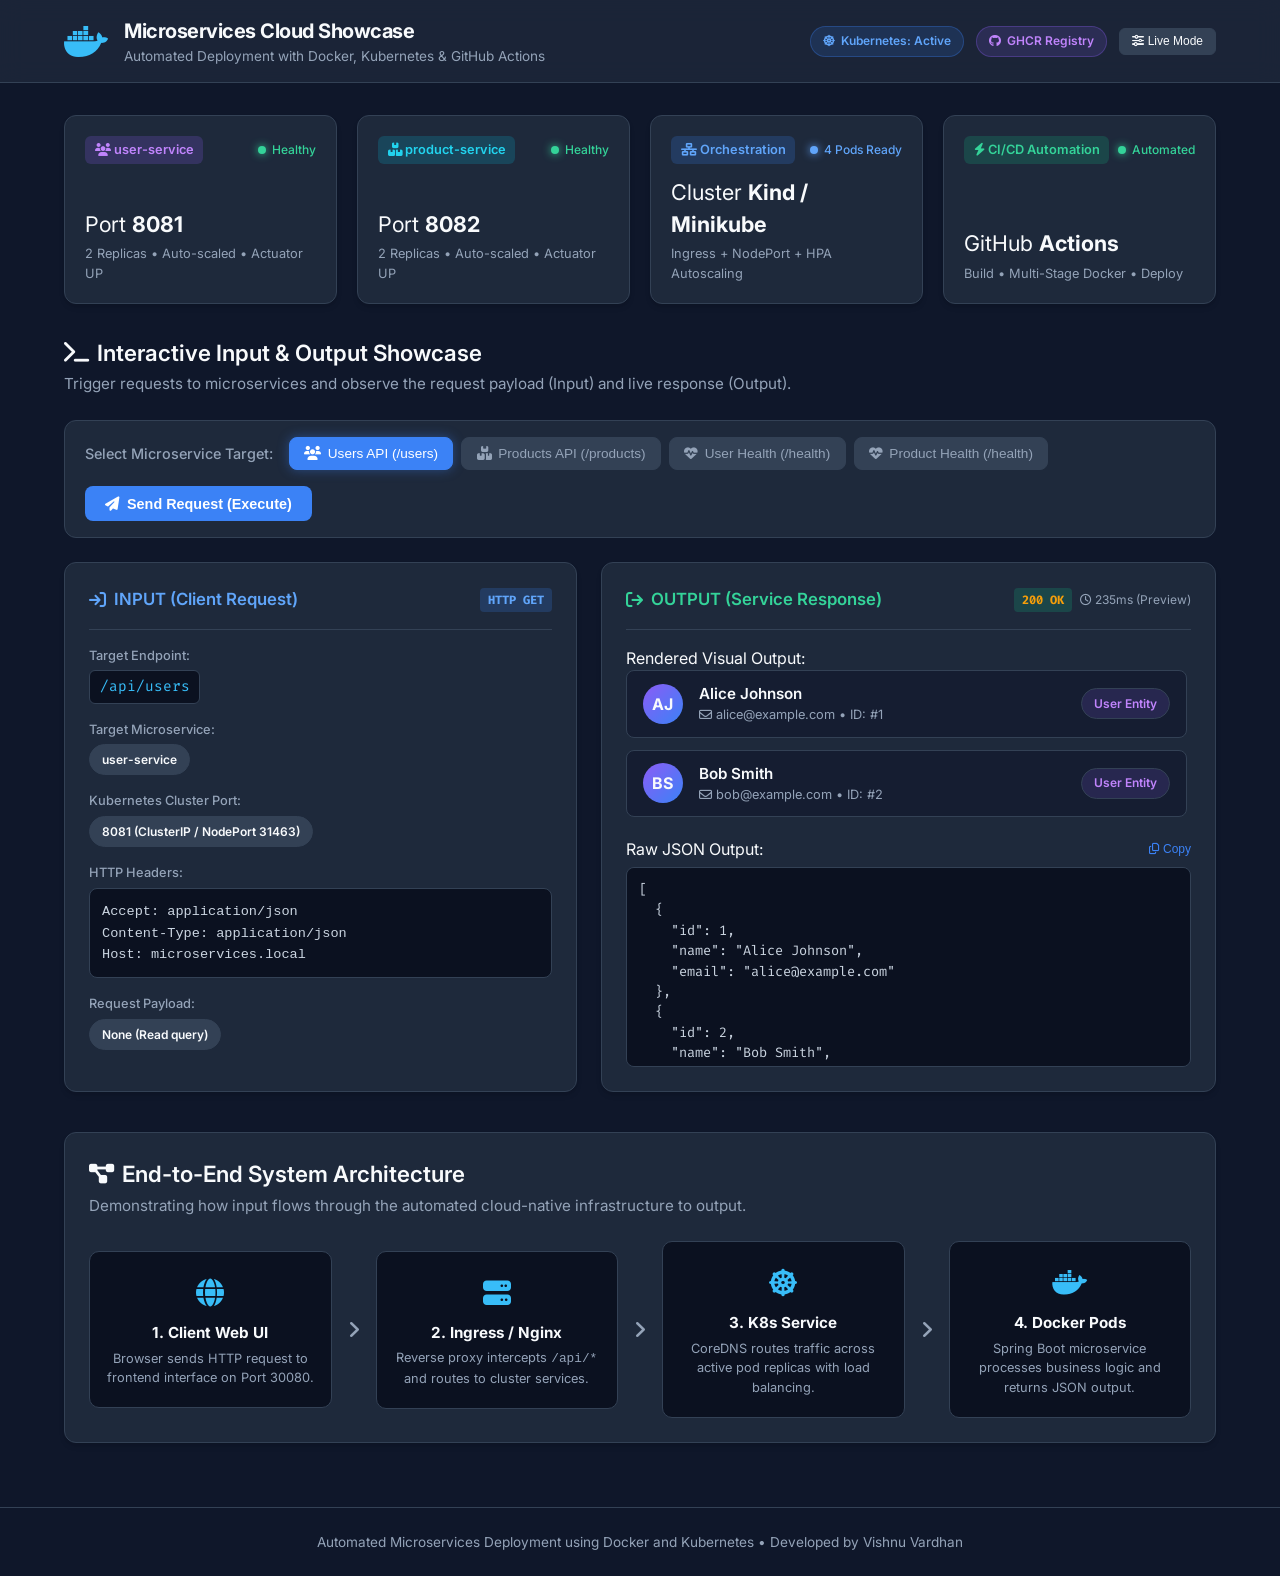
==== frontend-service/public/index.html @ b1121591 "Add interactive Frontend Service showcase dashboard with Docker and Kubernetes integration" ====
<!DOCTYPE html>
<html lang="en">
<head>
  <meta charset="UTF-8">
  <meta name="viewport" content="width=device-width, initial-scale=1.0">
  <title>Automated Microservices Deployment | Showcase Dashboard</title>
  <link rel="stylesheet" href="https://cdnjs.cloudflare.com/ajax/libs/font-awesome/6.4.0/css/all.min.css">
  <link href="https://fonts.googleapis.com/css2?family=Inter:wght@300;400;500;600;700&family=Fira+Code:wght@400;500&display=swap" rel="stylesheet">
  <link rel="stylesheet" href="style.css">
</head>
<body>
  <!-- Header -->
  <header class="navbar">
    <div class="nav-container">
      <div class="brand">
        <i class="fa-brands fa-docker brand-icon"></i>
        <div>
          <h1>Microservices Cloud Showcase</h1>
          <p class="subtitle">Automated Deployment with Docker, Kubernetes & GitHub Actions</p>
        </div>
      </div>
      <div class="nav-badges">
        <span class="badge k8s-badge"><i class="fa-solid fa-dharmachakra"></i> Kubernetes: Active</span>
        <span class="badge ghcr-badge"><i class="fa-brands fa-github"></i> GHCR Registry</span>
        <button id="toggleModeBtn" class="btn-sm"><i class="fa-solid fa-sliders"></i> <span id="modeLabel">Live Mode</span></button>
      </div>
    </div>
  </header>

  <main class="container">
    <!-- Top System Metrics Cards -->
    <section class="metrics-grid">
      <div class="card metric-card">
        <div class="metric-header">
          <span class="service-pill user-pill"><i class="fa-solid fa-users"></i> user-service</span>
          <span id="userStatusBadge" class="status-indicator online"><span class="dot"></span> Healthy</span>
        </div>
        <div class="metric-body">
          <div class="metric-stat">Port <strong>8081</strong></div>
          <div class="metric-sub">2 Replicas &bull; Auto-scaled &bull; Actuator UP</div>
        </div>
      </div>

      <div class="card metric-card">
        <div class="metric-header">
          <span class="service-pill product-pill"><i class="fa-solid fa-boxes-stacked"></i> product-service</span>
          <span id="productStatusBadge" class="status-indicator online"><span class="dot"></span> Healthy</span>
        </div>
        <div class="metric-body">
          <div class="metric-stat">Port <strong>8082</strong></div>
          <div class="metric-sub">2 Replicas &bull; Auto-scaled &bull; Actuator UP</div>
        </div>
      </div>

      <div class="card metric-card">
        <div class="metric-header">
          <span class="service-pill k8s-pill"><i class="fa-solid fa-network-wired"></i> Orchestration</span>
          <span class="status-indicator ready"><span class="dot"></span> 4 Pods Ready</span>
        </div>
        <div class="metric-body">
          <div class="metric-stat">Cluster <strong>Kind / Minikube</strong></div>
          <div class="metric-sub">Ingress + NodePort + HPA Autoscaling</div>
        </div>
      </div>

      <div class="card metric-card">
        <div class="metric-header">
          <span class="service-pill cicd-pill"><i class="fa-solid fa-bolt"></i> CI/CD Automation</span>
          <span class="status-indicator passing"><span class="dot"></span> Automated</span>
        </div>
        <div class="metric-body">
          <div class="metric-stat">GitHub <strong>Actions</strong></div>
          <div class="metric-sub">Build &bull; Multi-Stage Docker &bull; Deploy</div>
        </div>
      </div>
    </section>

    <!-- Main Showcase: Input & Output Interactive Console -->
    <section class="showcase-section">
      <div class="section-title">
        <h2><i class="fa-solid fa-terminal"></i> Interactive Input & Output Showcase</h2>
        <p>Trigger requests to microservices and observe the request payload (Input) and live response (Output).</p>
      </div>

      <div class="controls-bar">
        <div class="endpoint-selector">
          <label>Select Microservice Target:</label>
          <div class="btn-group">
            <button class="tab-btn active" data-target="users"><i class="fa-solid fa-users"></i> Users API (/users)</button>
            <button class="tab-btn" data-target="products"><i class="fa-solid fa-boxes-stacked"></i> Products API (/products)</button>
            <button class="tab-btn" data-target="health-user"><i class="fa-solid fa-heart-pulse"></i> User Health (/health)</button>
            <button class="tab-btn" data-target="health-product"><i class="fa-solid fa-heart-pulse"></i> Product Health (/health)</button>
          </div>
        </div>
        <button id="sendBtn" class="btn primary-btn"><i class="fa-solid fa-paper-plane"></i> Send Request (Execute)</button>
      </div>

      <!-- Two-column Input vs Output display -->
      <div class="io-grid">
        <!-- INPUT COLUMN -->
        <div class="card io-card">
          <div class="io-header input-header">
            <h3><i class="fa-solid fa-arrow-right-to-bracket"></i> INPUT (Client Request)</h3>
            <span class="method-badge">HTTP GET</span>
          </div>
          <div class="io-content">
            <div class="info-group">
              <span class="label">Target Endpoint:</span>
              <code id="inputUrl" class="code-val">/api/users</code>
            </div>
            <div class="info-group">
              <span class="label">Target Microservice:</span>
              <span id="inputService" class="badge">user-service</span>
            </div>
            <div class="info-group">
              <span class="label">Kubernetes Cluster Port:</span>
              <span id="inputPort" class="badge">8081 (ClusterIP)</span>
            </div>
            <div class="info-group">
              <span class="label">HTTP Headers:</span>
              <pre class="json-box"><code>Accept: application/json
Content-Type: application/json
Host: microservices.local</code></pre>
            </div>
            <div class="info-group">
              <span class="label">Request Payload:</span>
              <span class="badge text-muted">None (Read query)</span>
            </div>
          </div>
        </div>

        <!-- OUTPUT COLUMN -->
        <div class="card io-card">
          <div class="io-header output-header">
            <h3><i class="fa-solid fa-arrow-right-from-bracket"></i> OUTPUT (Service Response)</h3>
            <div class="output-meta">
              <span id="statusBadge" class="status-badge success">200 OK</span>
              <span id="latencyBadge" class="latency-badge"><i class="fa-regular fa-clock"></i> 8ms</span>
            </div>
          </div>
          <div class="io-content">
            <!-- Visual Rendered Cards -->
            <div class="rendered-section">
              <span class="label">Rendered Visual Output:</span>
              <div id="visualDisplay" class="visual-cards-container">
                <!-- Injected via JavaScript -->
              </div>
            </div>

            <!-- Raw JSON Output -->
            <div class="raw-section">
              <div class="raw-header">
                <span class="label">Raw JSON Output:</span>
                <button id="copyJsonBtn" class="btn-link"><i class="fa-regular fa-copy"></i> Copy</button>
              </div>
              <pre id="jsonDisplay" class="json-box raw-json"><code>Loading output...</code></pre>
            </div>
          </div>
        </div>
      </div>
    </section>

    <!-- Architecture & Flow Diagram -->
    <section class="card arch-section">
      <div class="section-title">
        <h2><i class="fa-solid fa-diagram-project"></i> End-to-End System Architecture</h2>
        <p>Demonstrating how input flows through the automated cloud-native infrastructure to output.</p>
      </div>
      <div class="flow-steps">
        <div class="flow-step">
          <div class="step-icon"><i class="fa-solid fa-globe"></i></div>
          <h4>1. Client Web UI</h4>
          <p>Browser sends HTTP request to frontend interface on Port 30080.</p>
        </div>
        <div class="flow-arrow"><i class="fa-solid fa-angle-right"></i></div>
        <div class="flow-step">
          <div class="step-icon"><i class="fa-solid fa-server"></i></div>
          <h4>2. Ingress / Nginx</h4>
          <p>Reverse proxy intercepts <code>/api/*</code> and routes to cluster services.</p>
        </div>
        <div class="flow-arrow"><i class="fa-solid fa-angle-right"></i></div>
        <div class="flow-step">
          <div class="step-icon"><i class="fa-solid fa-dharmachakra"></i></div>
          <h4>3. K8s Service</h4>
          <p>CoreDNS routes traffic across active pod replicas with load balancing.</p>
        </div>
        <div class="flow-arrow"><i class="fa-solid fa-angle-right"></i></div>
        <div class="flow-step">
          <div class="step-icon"><i class="fa-brands fa-docker"></i></div>
          <h4>4. Docker Pods</h4>
          <p>Spring Boot microservice processes business logic and returns JSON output.</p>
        </div>
      </div>
    </section>
  </main>

  <footer class="footer">
    <p>Automated Microservices Deployment using Docker and Kubernetes &bull; Developed by Vishnu Vardhan</p>
  </footer>

  <script src="app.js"></script>
</body>
</html>
---- frontend-service/public/style.css ----
:root {
  --bg-color: #0f172a;
  --surface-color: #1e293b;
  --surface-hover: #334155;
  --border-color: #334155;
  --text-main: #f8fafc;
  --text-muted: #94a3b8;
  --primary: #3b82f6;
  --primary-hover: #2563eb;
  --success: #10b981;
  --warning: #f59e0b;
  --accent-user: #8b5cf6;
  --accent-product: #06b6d4;
  --font-sans: 'Inter', -apple-system, BlinkMacSystemFont, sans-serif;
  --font-mono: 'Fira Code', monospace;
}

* {
  box-sizing: border-box;
  margin: 0;
  padding: 0;
}

body {
  background-color: var(--bg-color);
  color: var(--text-main);
  font-family: var(--font-sans);
  line-height: 1.5;
  min-height: 100vh;
  display: flex;
  flex-direction: column;
}

.container {
  max-width: 1200px;
  margin: 0 auto;
  padding: 2rem 1.5rem;
  flex: 1;
}

/* Navbar */
.navbar {
  background-color: rgba(30, 41, 59, 0.8);
  backdrop-filter: blur(12px);
  border-bottom: 1px solid var(--border-color);
  position: sticky;
  top: 0;
  z-index: 50;
}

.nav-container {
  max-width: 1200px;
  margin: 0 auto;
  padding: 1rem 1.5rem;
  display: flex;
  justify-content: space-between;
  align-items: center;
}

.brand {
  display: flex;
  align-items: center;
  gap: 1rem;
}

.brand-icon {
  font-size: 2.2rem;
  color: #38bdf8;
}

.brand h1 {
  font-size: 1.25rem;
  font-weight: 700;
  letter-spacing: -0.025em;
}

.subtitle {
  font-size: 0.85rem;
  color: var(--text-muted);
}

.nav-badges {
  display: flex;
  align-items: center;
  gap: 0.75rem;
}

.badge {
  font-size: 0.75rem;
  font-weight: 600;
  padding: 0.35rem 0.75rem;
  border-radius: 9999px;
  background-color: var(--surface-hover);
  color: var(--text-main);
  border: 1px solid var(--border-color);
  display: inline-flex;
  align-items: center;
  gap: 0.4rem;
}

.k8s-badge {
  background-color: rgba(59, 130, 246, 0.15);
  color: #60a5fa;
  border-color: rgba(59, 130, 246, 0.3);
}

.ghcr-badge {
  background-color: rgba(139, 92, 246, 0.15);
  color: #c084fc;
  border-color: rgba(139, 92, 246, 0.3);
}

/* Cards & Layout */
.card {
  background-color: var(--surface-color);
  border: 1px solid var(--border-color);
  border-radius: 12px;
  padding: 1.5rem;
  box-shadow: 0 4px 6px -1px rgba(0, 0, 0, 0.1), 0 2px 4px -2px rgba(0, 0, 0, 0.1);
}

/* Metrics Grid */
.metrics-grid {
  display: grid;
  grid-template-columns: repeat(auto-fit, minmax(240px, 1fr));
  gap: 1.25rem;
  margin-bottom: 2rem;
}

.metric-card {
  padding: 1.25rem;
  display: flex;
  flex-direction: column;
  justify-content: space-between;
}

.metric-header {
  display: flex;
  justify-content: space-between;
  align-items: center;
  margin-bottom: 0.75rem;
}

.service-pill {
  font-size: 0.8rem;
  font-weight: 600;
  padding: 0.25rem 0.6rem;
  border-radius: 6px;
}

.user-pill { background: rgba(139, 92, 246, 0.2); color: #c084fc; }
.product-pill { background: rgba(6, 182, 212, 0.2); color: #22d3ee; }
.k8s-pill { background: rgba(59, 130, 246, 0.2); color: #60a5fa; }
.cicd-pill { background: rgba(16, 185, 129, 0.2); color: #34d399; }

.status-indicator {
  font-size: 0.75rem;
  font-weight: 500;
  display: flex;
  align-items: center;
  gap: 0.4rem;
}

.status-indicator.online { color: #34d399; }
.status-indicator.ready { color: #60a5fa; }
.status-indicator.passing { color: #34d399; }

.dot {
  width: 8px;
  height: 8px;
  border-radius: 50%;
  background-color: currentColor;
  display: inline-block;
  box-shadow: 0 0 8px currentColor;
}

.metric-stat {
  font-size: 1.35rem;
  color: var(--text-main);
  margin-bottom: 0.25rem;
}

.metric-sub {
  font-size: 0.8rem;
  color: var(--text-muted);
}

/* Showcase Section */
.showcase-section {
  margin-bottom: 2.5rem;
}

.section-title {
  margin-bottom: 1.5rem;
}

.section-title h2 {
  font-size: 1.4rem;
  font-weight: 600;
  display: flex;
  align-items: center;
  gap: 0.5rem;
}

.section-title p {
  color: var(--text-muted);
  font-size: 0.95rem;
  margin-top: 0.25rem;
}

.controls-bar {
  display: flex;
  justify-content: space-between;
  align-items: center;
  flex-wrap: wrap;
  gap: 1rem;
  margin-bottom: 1.5rem;
  background-color: var(--surface-color);
  padding: 1rem 1.25rem;
  border-radius: 12px;
  border: 1px solid var(--border-color);
}

.endpoint-selector {
  display: flex;
  align-items: center;
  gap: 1rem;
  flex-wrap: wrap;
}

.endpoint-selector label {
  font-size: 0.9rem;
  font-weight: 500;
  color: var(--text-muted);
}

.btn-group {
  display: flex;
  gap: 0.5rem;
  flex-wrap: wrap;
}

.tab-btn {
  background-color: var(--surface-hover);
  border: 1px solid var(--border-color);
  color: var(--text-muted);
  padding: 0.5rem 0.9rem;
  border-radius: 8px;
  font-size: 0.85rem;
  font-weight: 500;
  cursor: pointer;
  transition: all 0.2s ease;
  display: inline-flex;
  align-items: center;
  gap: 0.4rem;
}

.tab-btn:hover {
  background-color: #475569;
  color: var(--text-main);
}

.tab-btn.active {
  background-color: var(--primary);
  border-color: var(--primary);
  color: #fff;
  box-shadow: 0 0 12px rgba(59, 130, 246, 0.4);
}

.btn {
  padding: 0.6rem 1.25rem;
  font-size: 0.9rem;
  font-weight: 600;
  border-radius: 8px;
  border: none;
  cursor: pointer;
  display: inline-flex;
  align-items: center;
  gap: 0.5rem;
  transition: all 0.2s ease;
}

.btn-sm {
  background-color: var(--surface-hover);
  border: 1px solid var(--border-color);
  color: var(--text-main);
  padding: 0.35rem 0.75rem;
  border-radius: 6px;
  font-size: 0.75rem;
  cursor: pointer;
}

.btn-sm:hover {
  background-color: #475569;
}

.primary-btn {
  background-color: var(--primary);
  color: #fff;
}

.primary-btn:hover {
  background-color: var(--primary-hover);
  box-shadow: 0 0 16px rgba(59, 130, 246, 0.4);
}

/* IO Grid */
.io-grid {
  display: grid;
  grid-template-columns: 1fr 1.2fr;
  gap: 1.5rem;
}

@media (max-width: 900px) {
  .io-grid {
    grid-template-columns: 1fr;
  }
}

.io-header {
  display: flex;
  justify-content: space-between;
  align-items: center;
  padding-bottom: 1rem;
  margin-bottom: 1rem;
  border-bottom: 1px solid var(--border-color);
}

.io-header h3 {
  font-size: 1.05rem;
  font-weight: 600;
  display: flex;
  align-items: center;
  gap: 0.5rem;
}

.input-header h3 { color: #60a5fa; }
.output-header h3 { color: #34d399; }

.method-badge {
  font-family: var(--font-mono);
  font-size: 0.75rem;
  font-weight: 700;
  padding: 0.2rem 0.5rem;
  background-color: rgba(59, 130, 246, 0.2);
  color: #60a5fa;
  border-radius: 4px;
}

.output-meta {
  display: flex;
  align-items: center;
  gap: 0.5rem;
}

.status-badge {
  font-family: var(--font-mono);
  font-size: 0.75rem;
  font-weight: 700;
  padding: 0.2rem 0.5rem;
  border-radius: 4px;
}

.status-badge.success {
  background-color: rgba(16, 185, 129, 0.2);
  color: #34d399;
}

.latency-badge {
  font-size: 0.75rem;
  color: var(--text-muted);
}

.info-group {
  margin-bottom: 1rem;
}

.info-group .label {
  display: block;
  font-size: 0.8rem;
  color: var(--text-muted);
  margin-bottom: 0.35rem;
  font-weight: 500;
}

.code-val {
  font-family: var(--font-mono);
  font-size: 0.9rem;
  background-color: #0b1120;
  padding: 0.3rem 0.6rem;
  border-radius: 6px;
  color: #38bdf8;
  border: 1px solid var(--border-color);
  display: inline-block;
}

.json-box {
  background-color: #0b1120;
  border: 1px solid var(--border-color);
  border-radius: 8px;
  padding: 0.75rem;
  font-family: var(--font-mono);
  font-size: 0.85rem;
  color: #cbd5e1;
  overflow-x: auto;
}

.raw-json {
  max-height: 200px;
  overflow-y: auto;
}

.rendered-section {
  margin-bottom: 1.25rem;
}

.raw-header {
  display: flex;
  justify-content: space-between;
  align-items: center;
  margin-bottom: 0.35rem;
}

.btn-link {
  background: none;
  border: none;
  color: var(--primary);
  font-size: 0.75rem;
  cursor: pointer;
}

.btn-link:hover { text-decoration: underline; }

/* Visual Cards */
.visual-cards-container {
  display: flex;
  flex-direction: column;
  gap: 0.75rem;
  max-height: 240px;
  overflow-y: auto;
  padding-right: 0.25rem;
}

.item-card {
  background-color: rgba(15, 23, 42, 0.6);
  border: 1px solid var(--border-color);
  border-radius: 8px;
  padding: 0.75rem 1rem;
  display: flex;
  align-items: center;
  gap: 1rem;
  transition: transform 0.15s ease;
}

.item-card:hover {
  transform: translateX(4px);
  border-color: #475569;
}

.avatar-circle {
  width: 40px;
  height: 40px;
  border-radius: 50%;
  background: linear-gradient(135deg, #8b5cf6, #3b82f6);
  display: flex;
  align-items: center;
  justify-content: center;
  font-weight: 700;
  font-size: 1rem;
}

.product-icon {
  width: 40px;
  height: 40px;
  border-radius: 8px;
  background: rgba(6, 182, 212, 0.2);
  color: #22d3ee;
  display: flex;
  align-items: center;
  justify-content: center;
  font-size: 1.2rem;
}

.item-details {
  flex: 1;
}

.item-title {
  font-weight: 600;
  font-size: 0.95rem;
}

.item-sub {
  font-size: 0.8rem;
  color: var(--text-muted);
}

.price-tag {
  font-family: var(--font-mono);
  font-size: 1rem;
  font-weight: 700;
  color: #34d399;
}

/* Architecture Flow Section */
.arch-section {
  margin-top: 1rem;
}

.flow-steps {
  display: flex;
  justify-content: space-between;
  align-items: center;
  flex-wrap: wrap;
  gap: 1rem;
  margin-top: 1rem;
}

.flow-step {
  flex: 1;
  min-width: 180px;
  background-color: #0b1120;
  border: 1px solid var(--border-color);
  padding: 1.25rem 1rem;
  border-radius: 10px;
  text-align: center;
}

.step-icon {
  font-size: 1.75rem;
  color: #38bdf8;
  margin-bottom: 0.5rem;
}

.flow-step h4 {
  font-size: 0.95rem;
  margin-bottom: 0.25rem;
}

.flow-step p {
  font-size: 0.8rem;
  color: var(--text-muted);
}

.flow-arrow {
  color: var(--text-muted);
  font-size: 1.25rem;
}

@media (max-width: 768px) {
  .flow-arrow { display: none; }
}

/* Footer */
.footer {
  text-align: center;
  padding: 1.5rem;
  border-top: 1px solid var(--border-color);
  font-size: 0.85rem;
  color: var(--text-muted);
  margin-top: 2rem;
}
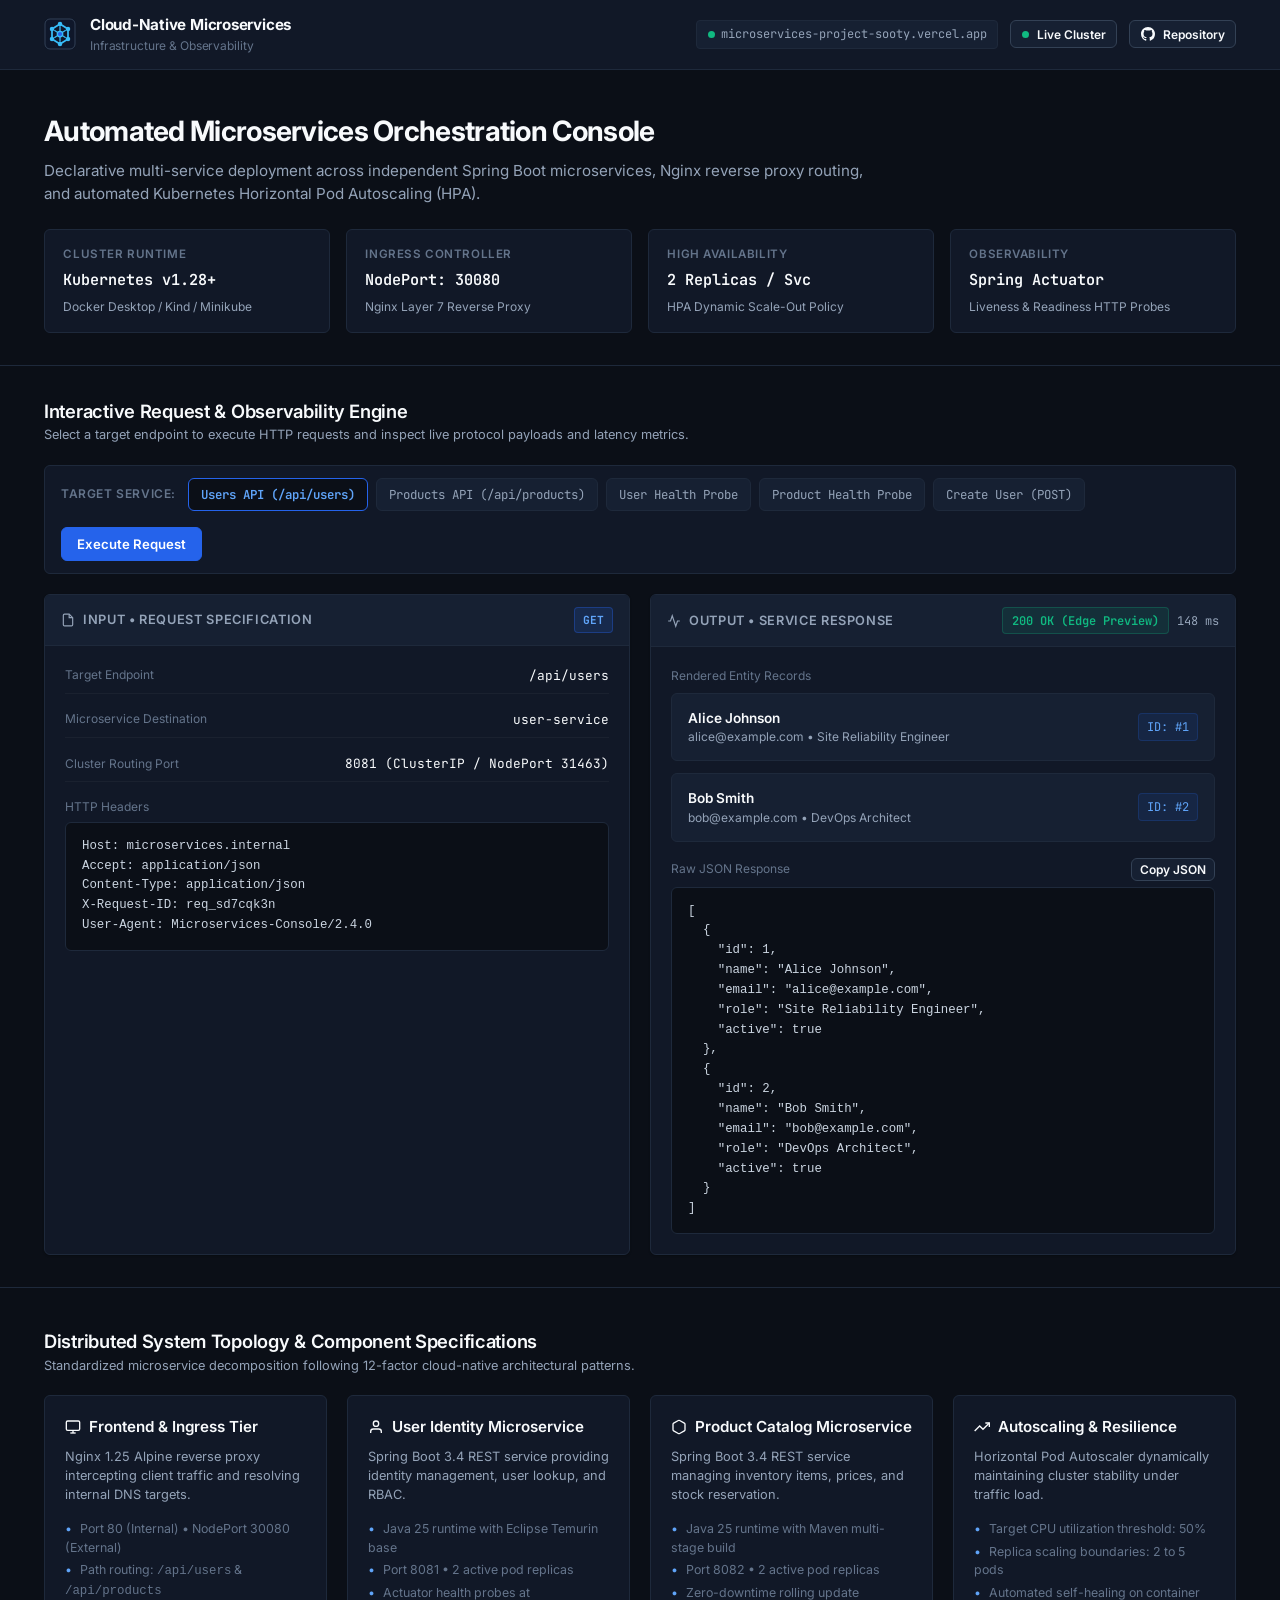
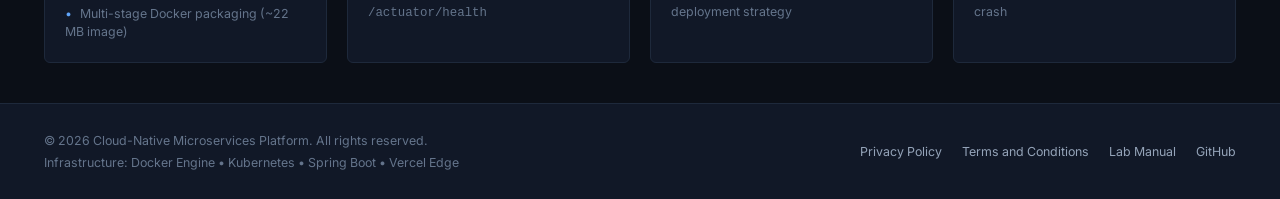
==== commit 26f60e2c: "feat: restructure repository, implement clean enterprise UI/UX, and configure Vercel deployment" ====
--- a/frontend-service/public/index.html
+++ b/frontend-service/public/index.html
@@ -3,199 +3,315 @@
 <head>
   <meta charset="UTF-8">
   <meta name="viewport" content="width=device-width, initial-scale=1.0">
-  <title>Automated Microservices Deployment | Showcase Dashboard</title>
-  <link rel="stylesheet" href="https://cdnjs.cloudflare.com/ajax/libs/font-awesome/6.4.0/css/all.min.css">
-  <link href="https://fonts.googleapis.com/css2?family=Inter:wght@300;400;500;600;700&family=Fira+Code:wght@400;500&display=swap" rel="stylesheet">
+  <title>Cloud-Native Microservices Platform</title>
+  <meta name="description" content="Production-grade distributed microservices platform with automated Docker containerization, Kubernetes cluster orchestration, and service discovery.">
+  <link rel="icon" type="image/svg+xml" href="favicon.svg">
+  <link rel="preconnect" href="https://fonts.googleapis.com">
+  <link rel="preconnect" href="https://fonts.gstatic.com" crossorigin>
+  <link href="https://fonts.googleapis.com/css2?family=Inter:wght@400;500;600;700&family=JetBrains+Mono:wght@400;500;600&display=swap" rel="stylesheet">
   <link rel="stylesheet" href="style.css">
 </head>
 <body>
-  <!-- Header -->
+
+  <!-- Enterprise Navigation -->
   <header class="navbar">
     <div class="nav-container">
       <div class="brand">
-        <i class="fa-brands fa-docker brand-icon"></i>
+        <a href="index.html" class="brand-link">
+          <svg class="brand-logo" viewBox="0 0 32 32" fill="none">
+            <rect width="32" height="32" rx="6" fill="#0f172a"/>
+            <rect x="1" y="1" width="30" height="30" rx="5" stroke="#334155" stroke-width="1"/>
+            <path d="M16 6L24 11V21L16 26L8 21V11L16 6Z" stroke="#38bdf8" stroke-width="1.75" stroke-linejoin="round"/>
+            <circle cx="16" cy="6" r="2.25" fill="#38bdf8"/>
+            <circle cx="24" cy="11" r="2.25" fill="#38bdf8"/>
+            <circle cx="24" cy="21" r="2.25" fill="#38bdf8"/>
+            <circle cx="16" cy="26" r="2.25" fill="#38bdf8"/>
+            <circle cx="8" cy="21" r="2.25" fill="#38bdf8"/>
+            <circle cx="8" cy="11" r="2.25" fill="#38bdf8"/>
+            <circle cx="16" cy="16" r="2.75" fill="#2563eb" stroke="#38bdf8" stroke-width="1.25"/>
+            <line x1="16" y1="8.25" x2="16" y2="13.25" stroke="#38bdf8" stroke-width="1.25"/>
+            <line x1="21.75" y1="12.25" x2="18.25" y2="14.5" stroke="#38bdf8" stroke-width="1.25"/>
+            <line x1="21.75" y1="19.75" x2="18.25" y2="17.5" stroke="#38bdf8" stroke-width="1.25"/>
+            <line x1="16" y1="23.75" x2="16" y2="18.75" stroke="#38bdf8" stroke-width="1.25"/>
+            <line x1="10.25" y1="19.75" x2="13.75" y2="17.5" stroke="#38bdf8" stroke-width="1.25"/>
+            <line x1="10.25" y1="12.25" x2="13.75" y2="14.5" stroke="#38bdf8" stroke-width="1.25"/>
+          </svg>
+          <div class="brand-text">
+            <span class="brand-title">Cloud-Native Microservices</span>
+            <span class="brand-meta">Infrastructure & Observability</span>
+          </div>
+        </a>
+      </div>
+
+      <div class="nav-actions">
+        <!-- Verified Custom Domain Badge -->
+        <span class="system-badge">
+          <span class="status-dot"></span>
+          <span>microservices-project-sooty.vercel.app</span>
+        </span>
+
+        <!-- Mode Toggle (Live vs Edge Preview) -->
+        <button id="modeToggleBtn" class="btn btn-secondary btn-sm" title="Toggle between live cluster queries and edge preview mode">
+          <span id="modeIndicator" class="status-dot"></span>
+          <span id="modeText">Live Cluster</span>
+        </button>
+
+        <!-- GitHub Repository Link -->
+        <a href="https://github.com/g-vishnuvardhan/microservices-project" class="btn btn-secondary btn-sm" target="_blank" rel="noopener">
+          <svg width="14" height="14" viewBox="0 0 16 16" fill="currentColor">
+            <path d="M8 0C3.58 0 0 3.58 0 8c0 3.54 2.29 6.53 5.47 7.59.4.07.55-.17.55-.38 0-.19-.01-.82-.01-1.49-2.01.37-2.53-.49-2.69-.94-.09-.23-.48-.94-.82-1.13-.28-.15-.68-.52-.01-.53.63-.01 1.08.58 1.23.82.72 1.21 1.87.87 2.33.66.07-.52.28-.87.51-1.07-1.78-.2-3.64-.89-3.64-3.95 0-.87.31-1.59.82-2.15-.08-.2-.36-1.02.08-2.12 0 0 .67-.21 2.2.82.64-.18 1.32-.27 2-.27.68 0 1.36.09 2 .27 1.53-1.04 2.2-.82 2.2-.82.44 1.1.16 1.92.08 2.12.51.56.82 1.27.82 2.15 0 3.07-1.87 3.75-3.65 3.95.29.25.54.73.54 1.48 0 1.07-.01 1.93-.01 2.2 0 .21.15.46.55.38A8.013 8.013 0 0016 8c0-4.42-3.58-8-8-8z"/>
+          </svg>
+          <span>Repository</span>
+        </a>
+      </div>
+    </div>
+  </header>
+
+  <!-- Clear & Purposeful Hero Header -->
+  <section class="hero-section">
+    <div class="container">
+      <div class="hero-header">
+        <h1 class="hero-title">Automated Microservices Orchestration Console</h1>
+        <p class="hero-desc">Declarative multi-service deployment across independent Spring Boot microservices, Nginx reverse proxy routing, and automated Kubernetes Horizontal Pod Autoscaling (HPA).</p>
+      </div>
+
+      <!-- Real Telemetry Grid -->
+      <div class="telemetry-grid">
+        <div class="telemetry-card">
+          <span class="telemetry-label">Cluster Runtime</span>
+          <span class="telemetry-value">Kubernetes v1.28+</span>
+          <span class="telemetry-sub">Docker Desktop / Kind / Minikube</span>
+        </div>
+
+        <div class="telemetry-card">
+          <span class="telemetry-label">Ingress Controller</span>
+          <span class="telemetry-value">NodePort: 30080</span>
+          <span class="telemetry-sub">Nginx Layer 7 Reverse Proxy</span>
+        </div>
+
+        <div class="telemetry-card">
+          <span class="telemetry-label">High Availability</span>
+          <span class="telemetry-value">2 Replicas / Svc</span>
+          <span class="telemetry-sub">HPA Dynamic Scale-Out Policy</span>
+        </div>
+
+        <div class="telemetry-card">
+          <span class="telemetry-label">Observability</span>
+          <span class="telemetry-value">Spring Actuator</span>
+          <span class="telemetry-sub">Liveness & Readiness HTTP Probes</span>
+        </div>
+      </div>
+    </div>
+  </section>
+
+  <!-- Main Interactive Console -->
+  <main class="console-section">
+    <div class="container">
+      <div class="section-header">
         <div>
-          <h1>Microservices Cloud Showcase</h1>
-          <p class="subtitle">Automated Deployment with Docker, Kubernetes & GitHub Actions</p>
-        </div>
-      </div>
-      <div class="nav-badges">
-        <span class="badge k8s-badge"><i class="fa-solid fa-dharmachakra"></i> Kubernetes: Active</span>
-        <span class="badge ghcr-badge"><i class="fa-brands fa-github"></i> GHCR Registry</span>
-        <button id="toggleModeBtn" class="btn-sm"><i class="fa-solid fa-sliders"></i> <span id="modeLabel">Live Mode</span></button>
-      </div>
-    </div>
-  </header>
-
-  <main class="container">
-    <!-- Top System Metrics Cards -->
-    <section class="metrics-grid">
-      <div class="card metric-card">
-        <div class="metric-header">
-          <span class="service-pill user-pill"><i class="fa-solid fa-users"></i> user-service</span>
-          <span id="userStatusBadge" class="status-indicator online"><span class="dot"></span> Healthy</span>
-        </div>
-        <div class="metric-body">
-          <div class="metric-stat">Port <strong>8081</strong></div>
-          <div class="metric-sub">2 Replicas &bull; Auto-scaled &bull; Actuator UP</div>
-        </div>
-      </div>
-
-      <div class="card metric-card">
-        <div class="metric-header">
-          <span class="service-pill product-pill"><i class="fa-solid fa-boxes-stacked"></i> product-service</span>
-          <span id="productStatusBadge" class="status-indicator online"><span class="dot"></span> Healthy</span>
-        </div>
-        <div class="metric-body">
-          <div class="metric-stat">Port <strong>8082</strong></div>
-          <div class="metric-sub">2 Replicas &bull; Auto-scaled &bull; Actuator UP</div>
-        </div>
-      </div>
-
-      <div class="card metric-card">
-        <div class="metric-header">
-          <span class="service-pill k8s-pill"><i class="fa-solid fa-network-wired"></i> Orchestration</span>
-          <span class="status-indicator ready"><span class="dot"></span> 4 Pods Ready</span>
-        </div>
-        <div class="metric-body">
-          <div class="metric-stat">Cluster <strong>Kind / Minikube</strong></div>
-          <div class="metric-sub">Ingress + NodePort + HPA Autoscaling</div>
-        </div>
-      </div>
-
-      <div class="card metric-card">
-        <div class="metric-header">
-          <span class="service-pill cicd-pill"><i class="fa-solid fa-bolt"></i> CI/CD Automation</span>
-          <span class="status-indicator passing"><span class="dot"></span> Automated</span>
-        </div>
-        <div class="metric-body">
-          <div class="metric-stat">GitHub <strong>Actions</strong></div>
-          <div class="metric-sub">Build &bull; Multi-Stage Docker &bull; Deploy</div>
-        </div>
-      </div>
-    </section>
-
-    <!-- Main Showcase: Input & Output Interactive Console -->
-    <section class="showcase-section">
-      <div class="section-title">
-        <h2><i class="fa-solid fa-terminal"></i> Interactive Input & Output Showcase</h2>
-        <p>Trigger requests to microservices and observe the request payload (Input) and live response (Output).</p>
-      </div>
-
-      <div class="controls-bar">
-        <div class="endpoint-selector">
-          <label>Select Microservice Target:</label>
-          <div class="btn-group">
-            <button class="tab-btn active" data-target="users"><i class="fa-solid fa-users"></i> Users API (/users)</button>
-            <button class="tab-btn" data-target="products"><i class="fa-solid fa-boxes-stacked"></i> Products API (/products)</button>
-            <button class="tab-btn" data-target="health-user"><i class="fa-solid fa-heart-pulse"></i> User Health (/health)</button>
-            <button class="tab-btn" data-target="health-product"><i class="fa-solid fa-heart-pulse"></i> Product Health (/health)</button>
-          </div>
-        </div>
-        <button id="sendBtn" class="btn primary-btn"><i class="fa-solid fa-paper-plane"></i> Send Request (Execute)</button>
-      </div>
-
-      <!-- Two-column Input vs Output display -->
+          <h2 class="section-title">Interactive Request & Observability Engine</h2>
+          <p class="section-sub">Select a target endpoint to execute HTTP requests and inspect live protocol payloads and latency metrics.</p>
+        </div>
+      </div>
+
+      <!-- Endpoint Toolbar -->
+      <div class="toolbar">
+        <div class="endpoint-group">
+          <span class="toolbar-label">Target Service:</span>
+          <button class="tab-btn active" data-endpoint="users">Users API (/api/users)</button>
+          <button class="tab-btn" data-endpoint="products">Products API (/api/products)</button>
+          <button class="tab-btn" data-endpoint="health-users">User Health Probe</button>
+          <button class="tab-btn" data-endpoint="health-products">Product Health Probe</button>
+          <button class="tab-btn" data-endpoint="create-user">Create User (POST)</button>
+        </div>
+
+        <div>
+          <button id="executeBtn" class="btn btn-primary">
+            <svg width="14" height="14" viewBox="0 0 24 24" fill="none" stroke="currentColor" stroke-width="2">
+              <polygon points="5 3 19 12 5 21 5 3"></polygon>
+            </svg>
+            <span>Execute Request</span>
+          </button>
+        </div>
+      </div>
+
+      <!-- Dual Column Input vs Output Grid -->
       <div class="io-grid">
-        <!-- INPUT COLUMN -->
-        <div class="card io-card">
-          <div class="io-header input-header">
-            <h3><i class="fa-solid fa-arrow-right-to-bracket"></i> INPUT (Client Request)</h3>
-            <span class="method-badge">HTTP GET</span>
-          </div>
-          <div class="io-content">
-            <div class="info-group">
-              <span class="label">Target Endpoint:</span>
-              <code id="inputUrl" class="code-val">/api/users</code>
-            </div>
-            <div class="info-group">
-              <span class="label">Target Microservice:</span>
-              <span id="inputService" class="badge">user-service</span>
-            </div>
-            <div class="info-group">
-              <span class="label">Kubernetes Cluster Port:</span>
-              <span id="inputPort" class="badge">8081 (ClusterIP)</span>
-            </div>
-            <div class="info-group">
-              <span class="label">HTTP Headers:</span>
-              <pre class="json-box"><code>Accept: application/json
-Content-Type: application/json
-Host: microservices.local</code></pre>
-            </div>
-            <div class="info-group">
-              <span class="label">Request Payload:</span>
-              <span class="badge text-muted">None (Read query)</span>
-            </div>
-          </div>
-        </div>
-
-        <!-- OUTPUT COLUMN -->
-        <div class="card io-card">
-          <div class="io-header output-header">
-            <h3><i class="fa-solid fa-arrow-right-from-bracket"></i> OUTPUT (Service Response)</h3>
-            <div class="output-meta">
-              <span id="statusBadge" class="status-badge success">200 OK</span>
-              <span id="latencyBadge" class="latency-badge"><i class="fa-regular fa-clock"></i> 8ms</span>
-            </div>
-          </div>
-          <div class="io-content">
-            <!-- Visual Rendered Cards -->
-            <div class="rendered-section">
-              <span class="label">Rendered Visual Output:</span>
-              <div id="visualDisplay" class="visual-cards-container">
-                <!-- Injected via JavaScript -->
+        <!-- Left: Input Specification -->
+        <div class="panel-card">
+          <div class="panel-header">
+            <span class="panel-title">
+              <svg width="14" height="14" viewBox="0 0 24 24" fill="none" stroke="currentColor" stroke-width="2">
+                <path d="M14 2H6a2 2 0 0 0-2 2v16a2 2 0 0 0 2 2h12a2 2 0 0 0 2-2V8z"></path>
+                <polyline points="14 2 14 8 20 8"></polyline>
+              </svg>
+              <span>Input &bull; Request Specification</span>
+            </span>
+            <span id="inputMethod" class="method-badge method-get">GET</span>
+          </div>
+
+          <div class="panel-body">
+            <div class="meta-row">
+              <span class="meta-label">Target Endpoint</span>
+              <span id="inputUrl" class="meta-value">/api/users</span>
+            </div>
+
+            <div class="meta-row">
+              <span class="meta-label">Microservice Destination</span>
+              <span id="inputService" class="meta-value">user-service</span>
+            </div>
+
+            <div class="meta-row">
+              <span class="meta-label">Cluster Routing Port</span>
+              <span id="inputPort" class="meta-value">8081 (ClusterIP)</span>
+            </div>
+
+            <div>
+              <span class="meta-label" style="display:block; margin-bottom: 0.35rem;">HTTP Headers</span>
+              <div class="code-container">
+                <pre id="inputHeaders">Host: microservices.internal
+Accept: application/json</pre>
+              </div>
+            </div>
+
+            <div id="inputBodyContainer" style="display: none;">
+              <span class="meta-label" style="display:block; margin-bottom: 0.35rem;">Request Payload (JSON)</span>
+              <div class="code-container">
+                <pre id="inputBody">{}</pre>
+              </div>
+            </div>
+          </div>
+        </div>
+
+        <!-- Right: Output & Telemetry -->
+        <div class="panel-card">
+          <div class="panel-header">
+            <span class="panel-title">
+              <svg width="14" height="14" viewBox="0 0 24 24" fill="none" stroke="currentColor" stroke-width="2">
+                <polyline points="22 12 18 12 15 21 9 3 6 12 2 12"></polyline>
+              </svg>
+              <span>Output &bull; Service Response</span>
+            </span>
+            <div style="display: flex; align-items: center; gap: 0.5rem;">
+              <span id="statusBadge" class="status-badge status-200">200 OK</span>
+              <span id="latencyBadge" class="latency-meter">12 ms</span>
+            </div>
+          </div>
+
+          <div class="panel-body">
+            <!-- Structured Entity Cards -->
+            <div>
+              <span class="meta-label" style="display:block; margin-bottom: 0.5rem;">Rendered Entity Records</span>
+              <div id="entitiesContainer" class="entity-list">
+                <!-- Dynamically rendered -->
               </div>
             </div>
 
             <!-- Raw JSON Output -->
-            <div class="raw-section">
-              <div class="raw-header">
-                <span class="label">Raw JSON Output:</span>
-                <button id="copyJsonBtn" class="btn-link"><i class="fa-regular fa-copy"></i> Copy</button>
-              </div>
-              <pre id="jsonDisplay" class="json-box raw-json"><code>Loading output...</code></pre>
-            </div>
-          </div>
-        </div>
-      </div>
-    </section>
-
-    <!-- Architecture & Flow Diagram -->
-    <section class="card arch-section">
-      <div class="section-title">
-        <h2><i class="fa-solid fa-diagram-project"></i> End-to-End System Architecture</h2>
-        <p>Demonstrating how input flows through the automated cloud-native infrastructure to output.</p>
-      </div>
-      <div class="flow-steps">
-        <div class="flow-step">
-          <div class="step-icon"><i class="fa-solid fa-globe"></i></div>
-          <h4>1. Client Web UI</h4>
-          <p>Browser sends HTTP request to frontend interface on Port 30080.</p>
-        </div>
-        <div class="flow-arrow"><i class="fa-solid fa-angle-right"></i></div>
-        <div class="flow-step">
-          <div class="step-icon"><i class="fa-solid fa-server"></i></div>
-          <h4>2. Ingress / Nginx</h4>
-          <p>Reverse proxy intercepts <code>/api/*</code> and routes to cluster services.</p>
-        </div>
-        <div class="flow-arrow"><i class="fa-solid fa-angle-right"></i></div>
-        <div class="flow-step">
-          <div class="step-icon"><i class="fa-solid fa-dharmachakra"></i></div>
-          <h4>3. K8s Service</h4>
-          <p>CoreDNS routes traffic across active pod replicas with load balancing.</p>
-        </div>
-        <div class="flow-arrow"><i class="fa-solid fa-angle-right"></i></div>
-        <div class="flow-step">
-          <div class="step-icon"><i class="fa-brands fa-docker"></i></div>
-          <h4>4. Docker Pods</h4>
-          <p>Spring Boot microservice processes business logic and returns JSON output.</p>
-        </div>
-      </div>
-    </section>
+            <div>
+              <div style="display: flex; justify-content: space-between; align-items: center; margin-bottom: 0.35rem;">
+                <span class="meta-label">Raw JSON Response</span>
+                <button id="copyJsonBtn" class="btn btn-secondary btn-sm" style="padding: 0.2rem 0.5rem;">Copy JSON</button>
+              </div>
+              <div class="code-container">
+                <pre id="rawJsonContainer">Loading response payload...</pre>
+              </div>
+            </div>
+          </div>
+        </div>
+      </div>
+    </div>
   </main>
 
+  <!-- Architecture & Infrastructure Specifications -->
+  <section class="infra-section">
+    <div class="container">
+      <h2 class="section-title">Distributed System Topology & Component Specifications</h2>
+      <p class="section-sub">Standardized microservice decomposition following 12-factor cloud-native architectural patterns.</p>
+
+      <div class="infra-grid">
+        <div class="infra-card">
+          <h3>
+            <svg width="16" height="16" viewBox="0 0 24 24" fill="none" stroke="currentColor" stroke-width="2">
+              <rect x="2" y="3" width="20" height="14" rx="2" ry="2"></rect>
+              <line x1="8" y1="21" x2="16" y2="21"></line>
+              <line x1="12" y1="17" x2="12" y2="21"></line>
+            </svg>
+            <span>Frontend & Ingress Tier</span>
+          </h3>
+          <p>Nginx 1.25 Alpine reverse proxy intercepting client traffic and resolving internal DNS targets.</p>
+          <ul class="infra-list">
+            <li>Port 80 (Internal) &bull; NodePort 30080 (External)</li>
+            <li>Path routing: <code>/api/users</code> & <code>/api/products</code></li>
+            <li>Multi-stage Docker packaging (~22 MB image)</li>
+          </ul>
+        </div>
+
+        <div class="infra-card">
+          <h3>
+            <svg width="16" height="16" viewBox="0 0 24 24" fill="none" stroke="currentColor" stroke-width="2">
+              <path d="M20 21v-2a4 4 0 0 0-4-4H8a4 4 0 0 0-4 4v2"></path>
+              <circle cx="12" cy="7" r="4"></circle>
+            </svg>
+            <span>User Identity Microservice</span>
+          </h3>
+          <p>Spring Boot 3.4 REST service providing identity management, user lookup, and RBAC.</p>
+          <ul class="infra-list">
+            <li>Java 25 runtime with Eclipse Temurin base</li>
+            <li>Port 8081 &bull; 2 active pod replicas</li>
+            <li>Actuator health probes at <code>/actuator/health</code></li>
+          </ul>
+        </div>
+
+        <div class="infra-card">
+          <h3>
+            <svg width="16" height="16" viewBox="0 0 24 24" fill="none" stroke="currentColor" stroke-width="2">
+              <path d="M21 16V8a2 2 0 0 0-1-1.73l-7-4a2 2 0 0 0-2 0l-7 4A2 2 0 0 0 3 8v8a2 2 0 0 0 1 1.73l7 4a2 2 0 0 0 2 0l7-4A2 2 0 0 0 21 16z"></path>
+            </svg>
+            <span>Product Catalog Microservice</span>
+          </h3>
+          <p>Spring Boot 3.4 REST service managing inventory items, prices, and stock reservation.</p>
+          <ul class="infra-list">
+            <li>Java 25 runtime with Maven multi-stage build</li>
+            <li>Port 8082 &bull; 2 active pod replicas</li>
+            <li>Zero-downtime rolling update deployment strategy</li>
+          </ul>
+        </div>
+
+        <div class="infra-card">
+          <h3>
+            <svg width="16" height="16" viewBox="0 0 24 24" fill="none" stroke="currentColor" stroke-width="2">
+              <polyline points="23 6 13.5 15.5 8.5 10.5 1 18"></polyline>
+              <polyline points="17 6 23 6 23 12"></polyline>
+            </svg>
+            <span>Autoscaling & Resilience</span>
+          </h3>
+          <p>Horizontal Pod Autoscaler dynamically maintaining cluster stability under traffic load.</p>
+          <ul class="infra-list">
+            <li>Target CPU utilization threshold: 50%</li>
+            <li>Replica scaling boundaries: 2 to 5 pods</li>
+            <li>Automated self-healing on container crash</li>
+          </ul>
+        </div>
+      </div>
+    </div>
+  </section>
+
+  <!-- Professional Footer -->
   <footer class="footer">
-    <p>Automated Microservices Deployment using Docker and Kubernetes &bull; Developed by Vishnu Vardhan</p>
+    <div class="footer-container">
+      <div class="footer-meta">
+        <span>&copy; 2026 Cloud-Native Microservices Platform. All rights reserved.</span>
+        <span>Infrastructure: Docker Engine &bull; Kubernetes &bull; Spring Boot &bull; Vercel Edge</span>
+      </div>
+
+      <div class="footer-links">
+        <a href="privacy.html" class="footer-link">Privacy Policy</a>
+        <a href="terms.html" class="footer-link">Terms and Conditions</a>
+        <a href="docs/LAB_MANUAL.md" class="footer-link">Lab Manual</a>
+        <a href="https://github.com/g-vishnuvardhan/microservices-project" class="footer-link" target="_blank" rel="noopener">GitHub</a>
+      </div>
+    </div>
   </footer>
 
   <script src="app.js"></script>
--- a/frontend-service/public/style.css
+++ b/frontend-service/public/style.css
@@ -1,314 +1,395 @@
+/* ==============================================================================
+   Cloud-Native Microservices Platform - Enterprise Design System
+   Aesthetic: Clean, purposeful, high-contrast, technical, production-ready.
+   Zero purple gradients. Zero pill-shaped buttons. Zero bouncy scroll gimmicks.
+   ============================================================================== */
+
 :root {
-  --bg-color: #0f172a;
-  --surface-color: #1e293b;
-  --surface-hover: #334155;
-  --border-color: #334155;
-  --text-main: #f8fafc;
-  --text-muted: #94a3b8;
-  --primary: #3b82f6;
-  --primary-hover: #2563eb;
-  --success: #10b981;
-  --warning: #f59e0b;
-  --accent-user: #8b5cf6;
-  --accent-product: #06b6d4;
-  --font-sans: 'Inter', -apple-system, BlinkMacSystemFont, sans-serif;
-  --font-mono: 'Fira Code', monospace;
-}
-
-* {
+  --bg-page: #0b0f17;
+  --bg-surface: #111827;
+  --bg-surface-elevated: #162032;
+  --bg-surface-hover: #1c283f;
+  
+  --border-subtle: #1e293b;
+  --border-strong: #334155;
+  --border-focus: #3b82f6;
+
+  --text-primary: #f8fafc;
+  --text-secondary: #94a3b8;
+  --text-muted: #64748b;
+
+  --accent-primary: #2563eb;
+  --accent-primary-hover: #1d4ed8;
+  --accent-primary-active: #1e40af;
+  --accent-text: #60a5fa;
+
+  --status-success: #10b981;
+  --status-success-bg: rgba(16, 185, 129, 0.1);
+  --status-success-border: rgba(16, 185, 129, 0.25);
+  
+  --status-warning: #f59e0b;
+  --status-warning-bg: rgba(245, 158, 11, 0.1);
+  --status-warning-border: rgba(245, 158, 11, 0.25);
+
+  --status-error: #ef4444;
+  --status-error-bg: rgba(239, 68, 68, 0.1);
+  --status-error-border: rgba(239, 68, 68, 0.25);
+
+  --font-sans: 'Inter', -apple-system, BlinkMacSystemFont, 'Segoe UI', Roboto, sans-serif;
+  --font-mono: 'JetBrains Mono', 'Fira Code', 'SF Mono', Menlo, Consolas, monospace;
+
+  --radius-sm: 4px;
+  --radius-md: 6px;
+  --radius-lg: 8px;
+
+  --shadow-sm: 0 1px 2px 0 rgba(0, 0, 0, 0.25);
+  --shadow-md: 0 4px 6px -1px rgba(0, 0, 0, 0.3), 0 2px 4px -2px rgba(0, 0, 0, 0.3);
+  --shadow-lg: 0 10px 15px -3px rgba(0, 0, 0, 0.4), 0 4px 6px -4px rgba(0, 0, 0, 0.4);
+
+  --transition-fast: 150ms cubic-bezier(0.16, 1, 0.3, 1);
+}
+
+*, *::before, *::after {
   box-sizing: border-box;
   margin: 0;
   padding: 0;
 }
 
 body {
-  background-color: var(--bg-color);
-  color: var(--text-main);
+  background-color: var(--bg-page);
+  color: var(--text-primary);
   font-family: var(--font-sans);
+  font-size: 14px;
   line-height: 1.5;
+  -webkit-font-smoothing: antialiased;
+  -moz-osx-font-smoothing: grayscale;
   min-height: 100vh;
   display: flex;
   flex-direction: column;
 }
 
+a {
+  color: var(--accent-text);
+  text-decoration: none;
+  transition: color var(--transition-fast);
+}
+
+a:hover {
+  color: #93c5fd;
+  text-decoration: underline;
+}
+
+/* ==============================================================================
+   Layout & Container
+   ============================================================================== */
 .container {
-  max-width: 1200px;
+  width: 100%;
+  max-width: 1240px;
   margin: 0 auto;
-  padding: 2rem 1.5rem;
-  flex: 1;
-}
-
-/* Navbar */
+  padding: 0 1.5rem;
+}
+
+.py-12 {
+  padding-top: 3rem;
+  padding-bottom: 3rem;
+}
+
+/* ==============================================================================
+   Navigation Bar
+   ============================================================================== */
 .navbar {
-  background-color: rgba(30, 41, 59, 0.8);
-  backdrop-filter: blur(12px);
-  border-bottom: 1px solid var(--border-color);
+  background-color: var(--bg-surface);
+  border-bottom: 1px solid var(--border-subtle);
   position: sticky;
   top: 0;
-  z-index: 50;
+  z-index: 100;
 }
 
 .nav-container {
-  max-width: 1200px;
+  max-width: 1240px;
   margin: 0 auto;
-  padding: 1rem 1.5rem;
+  padding: 0.875rem 1.5rem;
   display: flex;
   justify-content: space-between;
   align-items: center;
-}
-
-.brand {
-  display: flex;
-  align-items: center;
   gap: 1rem;
 }
 
-.brand-icon {
-  font-size: 2.2rem;
-  color: #38bdf8;
-}
-
-.brand h1 {
-  font-size: 1.25rem;
+.brand-link {
+  display: flex;
+  align-items: center;
+  gap: 0.875rem;
+  text-decoration: none;
+  color: var(--text-primary);
+}
+
+.brand-link:hover {
+  text-decoration: none;
+}
+
+.brand-logo {
+  width: 32px;
+  height: 32px;
+  flex-shrink: 0;
+}
+
+.brand-text {
+  display: flex;
+  flex-direction: column;
+}
+
+.brand-title {
+  font-weight: 700;
+  font-size: 0.95rem;
+  letter-spacing: -0.015em;
+  color: var(--text-primary);
+}
+
+.brand-meta {
+  font-size: 0.75rem;
+  color: var(--text-muted);
+  letter-spacing: -0.01em;
+}
+
+.nav-actions {
+  display: flex;
+  align-items: center;
+  gap: 0.75rem;
+}
+
+.system-badge {
+  display: inline-flex;
+  align-items: center;
+  gap: 0.4rem;
+  background-color: var(--bg-surface-elevated);
+  border: 1px solid var(--border-subtle);
+  padding: 0.3rem 0.65rem;
+  border-radius: var(--radius-sm);
+  font-family: var(--font-mono);
+  font-size: 0.75rem;
+  color: var(--text-secondary);
+}
+
+.status-dot {
+  width: 7px;
+  height: 7px;
+  border-radius: 50%;
+  background-color: var(--status-success);
+}
+
+/* ==============================================================================
+   Buttons (Subtle, rectangular, NO pill shape)
+   ============================================================================== */
+.btn {
+  display: inline-flex;
+  align-items: center;
+  justify-content: center;
+  gap: 0.5rem;
+  font-family: var(--font-sans);
+  font-size: 0.825rem;
+  font-weight: 600;
+  padding: 0.5rem 0.95rem;
+  border-radius: var(--radius-md);
+  border: 1px solid transparent;
+  cursor: pointer;
+  transition: all var(--transition-fast);
+  text-decoration: none;
+  line-height: 1.25;
+}
+
+.btn:hover {
+  text-decoration: none;
+}
+
+.btn-primary {
+  background-color: var(--accent-primary);
+  color: #ffffff;
+  border-color: var(--accent-primary);
+}
+
+.btn-primary:hover {
+  background-color: var(--accent-primary-hover);
+  border-color: var(--accent-primary-hover);
+}
+
+.btn-primary:active {
+  background-color: var(--accent-primary-active);
+}
+
+.btn-secondary {
+  background-color: var(--bg-surface-elevated);
+  color: var(--text-primary);
+  border-color: var(--border-strong);
+}
+
+.btn-secondary:hover {
+  background-color: var(--bg-surface-hover);
+  border-color: var(--border-focus);
+}
+
+.btn-sm {
+  padding: 0.35rem 0.65rem;
+  font-size: 0.75rem;
+}
+
+/* ==============================================================================
+   Hero & Header Section
+   ============================================================================== */
+.hero-section {
+  padding: 2.5rem 0 2rem;
+  border-bottom: 1px solid var(--border-subtle);
+  background-color: var(--bg-page);
+}
+
+.hero-header {
+  margin-bottom: 1.5rem;
+}
+
+.hero-title {
+  font-size: 1.75rem;
   font-weight: 700;
   letter-spacing: -0.025em;
-}
-
-.subtitle {
-  font-size: 0.85rem;
+  color: var(--text-primary);
+  margin-bottom: 0.5rem;
+}
+
+.hero-desc {
+  font-size: 0.95rem;
+  color: var(--text-secondary);
+  max-width: 820px;
+}
+
+/* Telemetry Grid */
+.telemetry-grid {
+  display: grid;
+  grid-template-columns: repeat(auto-fit, minmax(220px, 1fr));
+  gap: 1rem;
+}
+
+.telemetry-card {
+  background-color: var(--bg-surface);
+  border: 1px solid var(--border-subtle);
+  border-radius: var(--radius-md);
+  padding: 1rem 1.15rem;
+  display: flex;
+  flex-direction: column;
+  gap: 0.35rem;
+  transition: border-color var(--transition-fast);
+}
+
+.telemetry-card:hover {
+  border-color: var(--border-strong);
+}
+
+.telemetry-label {
+  font-size: 0.725rem;
+  font-weight: 600;
+  text-transform: uppercase;
+  letter-spacing: 0.05em;
   color: var(--text-muted);
 }
 
-.nav-badges {
-  display: flex;
-  align-items: center;
-  gap: 0.75rem;
-}
-
-.badge {
-  font-size: 0.75rem;
-  font-weight: 600;
-  padding: 0.35rem 0.75rem;
-  border-radius: 9999px;
-  background-color: var(--surface-hover);
-  color: var(--text-main);
-  border: 1px solid var(--border-color);
-  display: inline-flex;
-  align-items: center;
-  gap: 0.4rem;
-}
-
-.k8s-badge {
-  background-color: rgba(59, 130, 246, 0.15);
-  color: #60a5fa;
-  border-color: rgba(59, 130, 246, 0.3);
-}
-
-.ghcr-badge {
-  background-color: rgba(139, 92, 246, 0.15);
-  color: #c084fc;
-  border-color: rgba(139, 92, 246, 0.3);
-}
-
-/* Cards & Layout */
-.card {
-  background-color: var(--surface-color);
-  border: 1px solid var(--border-color);
-  border-radius: 12px;
-  padding: 1.5rem;
-  box-shadow: 0 4px 6px -1px rgba(0, 0, 0, 0.1), 0 2px 4px -2px rgba(0, 0, 0, 0.1);
-}
-
-/* Metrics Grid */
-.metrics-grid {
-  display: grid;
-  grid-template-columns: repeat(auto-fit, minmax(240px, 1fr));
-  gap: 1.25rem;
-  margin-bottom: 2rem;
-}
-
-.metric-card {
-  padding: 1.25rem;
-  display: flex;
-  flex-direction: column;
+.telemetry-value {
+  font-family: var(--font-mono);
+  font-size: 0.95rem;
+  font-weight: 600;
+  color: var(--text-primary);
+}
+
+.telemetry-sub {
+  font-size: 0.75rem;
+  color: var(--text-secondary);
+}
+
+/* ==============================================================================
+   Main Console Section
+   ============================================================================== */
+.console-section {
+  padding: 2rem 0;
+  flex: 1;
+}
+
+.section-header {
+  display: flex;
   justify-content: space-between;
-}
-
-.metric-header {
-  display: flex;
+  align-items: flex-end;
+  margin-bottom: 1.25rem;
+}
+
+.section-title {
+  font-size: 1.15rem;
+  font-weight: 600;
+  letter-spacing: -0.015em;
+  color: var(--text-primary);
+}
+
+.section-sub {
+  font-size: 0.8rem;
+  color: var(--text-secondary);
+}
+
+/* Control Toolbar */
+.toolbar {
+  background-color: var(--bg-surface);
+  border: 1px solid var(--border-subtle);
+  border-radius: var(--radius-md);
+  padding: 0.75rem 1rem;
+  margin-bottom: 1.25rem;
+  display: flex;
+  flex-wrap: wrap;
   justify-content: space-between;
   align-items: center;
-  margin-bottom: 0.75rem;
-}
-
-.service-pill {
-  font-size: 0.8rem;
-  font-weight: 600;
-  padding: 0.25rem 0.6rem;
-  border-radius: 6px;
-}
-
-.user-pill { background: rgba(139, 92, 246, 0.2); color: #c084fc; }
-.product-pill { background: rgba(6, 182, 212, 0.2); color: #22d3ee; }
-.k8s-pill { background: rgba(59, 130, 246, 0.2); color: #60a5fa; }
-.cicd-pill { background: rgba(16, 185, 129, 0.2); color: #34d399; }
-
-.status-indicator {
-  font-size: 0.75rem;
-  font-weight: 500;
-  display: flex;
-  align-items: center;
-  gap: 0.4rem;
-}
-
-.status-indicator.online { color: #34d399; }
-.status-indicator.ready { color: #60a5fa; }
-.status-indicator.passing { color: #34d399; }
-
-.dot {
-  width: 8px;
-  height: 8px;
-  border-radius: 50%;
-  background-color: currentColor;
-  display: inline-block;
-  box-shadow: 0 0 8px currentColor;
-}
-
-.metric-stat {
-  font-size: 1.35rem;
-  color: var(--text-main);
-  margin-bottom: 0.25rem;
-}
-
-.metric-sub {
-  font-size: 0.8rem;
-  color: var(--text-muted);
-}
-
-/* Showcase Section */
-.showcase-section {
-  margin-bottom: 2.5rem;
-}
-
-.section-title {
-  margin-bottom: 1.5rem;
-}
-
-.section-title h2 {
-  font-size: 1.4rem;
-  font-weight: 600;
-  display: flex;
-  align-items: center;
-  gap: 0.5rem;
-}
-
-.section-title p {
-  color: var(--text-muted);
-  font-size: 0.95rem;
-  margin-top: 0.25rem;
-}
-
-.controls-bar {
-  display: flex;
-  justify-content: space-between;
-  align-items: center;
-  flex-wrap: wrap;
   gap: 1rem;
-  margin-bottom: 1.5rem;
-  background-color: var(--surface-color);
-  padding: 1rem 1.25rem;
-  border-radius: 12px;
-  border: 1px solid var(--border-color);
-}
-
-.endpoint-selector {
-  display: flex;
-  align-items: center;
-  gap: 1rem;
-  flex-wrap: wrap;
-}
-
-.endpoint-selector label {
-  font-size: 0.9rem;
-  font-weight: 500;
-  color: var(--text-muted);
-}
-
-.btn-group {
-  display: flex;
+}
+
+.endpoint-group {
+  display: flex;
+  align-items: center;
   gap: 0.5rem;
   flex-wrap: wrap;
 }
 
+.toolbar-label {
+  font-size: 0.75rem;
+  font-weight: 600;
+  text-transform: uppercase;
+  letter-spacing: 0.05em;
+  color: var(--text-muted);
+  margin-right: 0.25rem;
+}
+
 .tab-btn {
-  background-color: var(--surface-hover);
-  border: 1px solid var(--border-color);
-  color: var(--text-muted);
-  padding: 0.5rem 0.9rem;
-  border-radius: 8px;
-  font-size: 0.85rem;
-  font-weight: 500;
+  background-color: var(--bg-surface-elevated);
+  color: var(--text-secondary);
+  border: 1px solid var(--border-subtle);
+  border-radius: var(--radius-md);
+  padding: 0.45rem 0.75rem;
+  font-family: var(--font-mono);
+  font-size: 0.775rem;
   cursor: pointer;
-  transition: all 0.2s ease;
-  display: inline-flex;
-  align-items: center;
-  gap: 0.4rem;
+  transition: all var(--transition-fast);
 }
 
 .tab-btn:hover {
-  background-color: #475569;
-  color: var(--text-main);
+  background-color: var(--bg-surface-hover);
+  color: var(--text-primary);
+  border-color: var(--border-strong);
 }
 
 .tab-btn.active {
-  background-color: var(--primary);
-  border-color: var(--primary);
-  color: #fff;
-  box-shadow: 0 0 12px rgba(59, 130, 246, 0.4);
-}
-
-.btn {
-  padding: 0.6rem 1.25rem;
-  font-size: 0.9rem;
-  font-weight: 600;
-  border-radius: 8px;
-  border: none;
-  cursor: pointer;
-  display: inline-flex;
-  align-items: center;
-  gap: 0.5rem;
-  transition: all 0.2s ease;
-}
-
-.btn-sm {
-  background-color: var(--surface-hover);
-  border: 1px solid var(--border-color);
-  color: var(--text-main);
-  padding: 0.35rem 0.75rem;
-  border-radius: 6px;
-  font-size: 0.75rem;
-  cursor: pointer;
-}
-
-.btn-sm:hover {
-  background-color: #475569;
-}
-
-.primary-btn {
-  background-color: var(--primary);
-  color: #fff;
-}
-
-.primary-btn:hover {
-  background-color: var(--primary-hover);
-  box-shadow: 0 0 16px rgba(59, 130, 246, 0.4);
-}
-
-/* IO Grid */
+  background-color: var(--bg-page);
+  color: var(--accent-text);
+  border-color: var(--accent-primary);
+  font-weight: 600;
+}
+
+/* ==============================================================================
+   Input vs Output Two-Column Grid
+   ============================================================================== */
 .io-grid {
   display: grid;
-  grid-template-columns: 1fr 1.2fr;
-  gap: 1.5rem;
+  grid-template-columns: 1fr 1fr;
+  gap: 1.25rem;
 }
 
 @media (max-width: 900px) {
@@ -317,246 +398,390 @@
   }
 }
 
-.io-header {
+.panel-card {
+  background-color: var(--bg-surface);
+  border: 1px solid var(--border-subtle);
+  border-radius: var(--radius-md);
+  display: flex;
+  flex-direction: column;
+  overflow: hidden;
+  box-shadow: var(--shadow-sm);
+}
+
+.panel-header {
+  background-color: var(--bg-surface-elevated);
+  border-bottom: 1px solid var(--border-subtle);
+  padding: 0.75rem 1rem;
   display: flex;
   justify-content: space-between;
   align-items: center;
-  padding-bottom: 1rem;
-  margin-bottom: 1rem;
-  border-bottom: 1px solid var(--border-color);
-}
-
-.io-header h3 {
-  font-size: 1.05rem;
-  font-weight: 600;
+}
+
+.panel-title {
+  font-size: 0.8rem;
+  font-weight: 600;
+  text-transform: uppercase;
+  letter-spacing: 0.05em;
+  color: var(--text-secondary);
   display: flex;
   align-items: center;
   gap: 0.5rem;
 }
 
-.input-header h3 { color: #60a5fa; }
-.output-header h3 { color: #34d399; }
-
+.panel-body {
+  padding: 1.25rem;
+  display: flex;
+  flex-direction: column;
+  gap: 1rem;
+  flex: 1;
+}
+
+/* Metadata Rows */
+.meta-row {
+  display: flex;
+  justify-content: space-between;
+  align-items: center;
+  padding-bottom: 0.5rem;
+  border-bottom: 1px solid rgba(255, 255, 255, 0.04);
+}
+
+.meta-label {
+  font-size: 0.75rem;
+  color: var(--text-muted);
+}
+
+.meta-value {
+  font-family: var(--font-mono);
+  font-size: 0.8rem;
+  color: var(--text-primary);
+}
+
+/* Method Badges (Rectangular, NO pills) */
 .method-badge {
   font-family: var(--font-mono);
-  font-size: 0.75rem;
+  font-size: 0.7rem;
   font-weight: 700;
   padding: 0.2rem 0.5rem;
-  background-color: rgba(59, 130, 246, 0.2);
+  border-radius: var(--radius-sm);
+  border: 1px solid;
+}
+
+.method-get {
+  background-color: rgba(37, 99, 235, 0.15);
   color: #60a5fa;
-  border-radius: 4px;
-}
-
-.output-meta {
-  display: flex;
-  align-items: center;
+  border-color: rgba(37, 99, 235, 0.35);
+}
+
+.method-post {
+  background-color: rgba(16, 185, 129, 0.15);
+  color: #34d399;
+  border-color: rgba(16, 185, 129, 0.35);
+}
+
+.status-badge {
+  font-family: var(--font-mono);
+  font-size: 0.75rem;
+  font-weight: 600;
+  padding: 0.2rem 0.55rem;
+  border-radius: var(--radius-sm);
+  border: 1px solid;
+}
+
+.status-200 {
+  background-color: var(--status-success-bg);
+  color: var(--status-success);
+  border-color: var(--status-success-border);
+}
+
+.status-error {
+  background-color: var(--status-error-bg);
+  color: var(--status-error);
+  border-color: var(--status-error-border);
+}
+
+.latency-meter {
+  font-family: var(--font-mono);
+  font-size: 0.75rem;
+  color: var(--text-secondary);
+}
+
+/* Code & Pre Blocks */
+.code-container {
+  background-color: var(--bg-page);
+  border: 1px solid var(--border-subtle);
+  border-radius: var(--radius-md);
+  padding: 0.875rem 1rem;
+  overflow-x: auto;
+  font-family: var(--font-mono);
+  font-size: 0.775rem;
+  line-height: 1.6;
+  color: #cbd5e1;
+}
+
+.code-container pre {
+  margin: 0;
+  white-space: pre-wrap;
+  word-break: break-word;
+}
+
+/* Rendered Entity Cards */
+.entity-list {
+  display: flex;
+  flex-direction: column;
+  gap: 0.75rem;
+}
+
+.entity-card {
+  background-color: var(--bg-surface-elevated);
+  border: 1px solid var(--border-subtle);
+  border-radius: var(--radius-md);
+  padding: 0.875rem 1rem;
+  display: flex;
+  justify-content: space-between;
+  align-items: center;
+  transition: border-color var(--transition-fast);
+}
+
+.entity-card:hover {
+  border-color: var(--border-strong);
+}
+
+.entity-title {
+  font-weight: 600;
+  font-size: 0.85rem;
+  color: var(--text-primary);
+}
+
+.entity-sub {
+  font-size: 0.75rem;
+  color: var(--text-secondary);
+}
+
+.entity-tag {
+  font-family: var(--font-mono);
+  font-size: 0.75rem;
+  color: var(--accent-text);
+  background-color: rgba(37, 99, 235, 0.1);
+  padding: 0.25rem 0.5rem;
+  border-radius: var(--radius-sm);
+  border: 1px solid rgba(37, 99, 235, 0.2);
+}
+
+/* ==============================================================================
+   Architecture & Infrastructure Section
+   ============================================================================== */
+.infra-section {
+  padding: 2.5rem 0;
+  border-top: 1px solid var(--border-subtle);
+}
+
+.infra-grid {
+  display: grid;
+  grid-template-columns: repeat(auto-fit, minmax(280px, 1fr));
+  gap: 1.25rem;
+  margin-top: 1.25rem;
+}
+
+.infra-card {
+  background-color: var(--bg-surface);
+  border: 1px solid var(--border-subtle);
+  border-radius: var(--radius-md);
+  padding: 1.25rem;
+  display: flex;
+  flex-direction: column;
   gap: 0.5rem;
 }
 
-.status-badge {
-  font-family: var(--font-mono);
-  font-size: 0.75rem;
+.infra-card h3 {
+  font-size: 0.95rem;
+  font-weight: 600;
+  color: var(--text-primary);
+  display: flex;
+  align-items: center;
+  gap: 0.5rem;
+}
+
+.infra-card p {
+  font-size: 0.8rem;
+  color: var(--text-secondary);
+  line-height: 1.5;
+}
+
+.infra-list {
+  list-style: none;
+  font-size: 0.775rem;
+  color: var(--text-muted);
+  margin-top: 0.5rem;
+  display: flex;
+  flex-direction: column;
+  gap: 0.25rem;
+}
+
+.infra-list li::before {
+  content: "•";
+  color: var(--accent-text);
+  margin-right: 0.5rem;
+}
+
+/* ==============================================================================
+   Legal Page (Privacy & Terms)
+   ============================================================================== */
+.legal-page {
+  background-color: var(--bg-page);
+}
+
+.content-box {
+  background-color: var(--bg-surface);
+  border: 1px solid var(--border-subtle);
+  border-radius: var(--radius-md);
+  padding: 2.5rem 2rem;
+  max-width: 900px;
+  margin: 0 auto;
+}
+
+.page-header {
+  padding-bottom: 1.5rem;
+  margin-bottom: 2rem;
+  border-bottom: 1px solid var(--border-subtle);
+}
+
+.page-title {
+  font-size: 1.85rem;
   font-weight: 700;
-  padding: 0.2rem 0.5rem;
-  border-radius: 4px;
-}
-
-.status-badge.success {
-  background-color: rgba(16, 185, 129, 0.2);
-  color: #34d399;
-}
-
-.latency-badge {
-  font-size: 0.75rem;
+  letter-spacing: -0.02em;
+  color: var(--text-primary);
+  margin-bottom: 0.5rem;
+}
+
+.page-subtitle {
+  font-size: 0.85rem;
+  color: var(--text-secondary);
+}
+
+.legal-section {
+  margin-bottom: 2rem;
+}
+
+.legal-section h2 {
+  font-size: 1.15rem;
+  font-weight: 600;
+  color: var(--text-primary);
+  margin-bottom: 0.75rem;
+}
+
+.legal-section p, .legal-section ul {
+  font-size: 0.9rem;
+  color: var(--text-secondary);
+  line-height: 1.6;
+  margin-bottom: 0.75rem;
+}
+
+.legal-section ul {
+  padding-left: 1.25rem;
+}
+
+.legal-section li {
+  margin-bottom: 0.35rem;
+}
+
+/* ==============================================================================
+   Footer
+   ============================================================================== */
+.footer {
+  background-color: var(--bg-surface);
+  border-top: 1px solid var(--border-subtle);
+  padding: 1.75rem 0;
+  margin-top: auto;
+}
+
+.footer-container {
+  max-width: 1240px;
+  margin: 0 auto;
+  padding: 0 1.5rem;
+  display: flex;
+  justify-content: space-between;
+  align-items: center;
+  flex-wrap: wrap;
+  gap: 1rem;
+}
+
+.footer-meta {
+  display: flex;
+  flex-direction: column;
+  gap: 0.25rem;
+  font-size: 0.775rem;
   color: var(--text-muted);
 }
 
-.info-group {
-  margin-bottom: 1rem;
-}
-
-.info-group .label {
-  display: block;
-  font-size: 0.8rem;
-  color: var(--text-muted);
-  margin-bottom: 0.35rem;
-  font-weight: 500;
-}
-
-.code-val {
-  font-family: var(--font-mono);
-  font-size: 0.9rem;
-  background-color: #0b1120;
-  padding: 0.3rem 0.6rem;
-  border-radius: 6px;
-  color: #38bdf8;
-  border: 1px solid var(--border-color);
-  display: inline-block;
-}
-
-.json-box {
-  background-color: #0b1120;
-  border: 1px solid var(--border-color);
-  border-radius: 8px;
-  padding: 0.75rem;
-  font-family: var(--font-mono);
-  font-size: 0.85rem;
-  color: #cbd5e1;
-  overflow-x: auto;
-}
-
-.raw-json {
-  max-height: 200px;
+.footer-links {
+  display: flex;
+  gap: 1.25rem;
+}
+
+.footer-link {
+  font-size: 0.775rem;
+  color: var(--text-secondary);
+  text-decoration: none;
+}
+
+.footer-link:hover, .footer-link.active {
+  color: var(--text-primary);
+  text-decoration: underline;
+}
+
+/* Modal Styling */
+.modal-overlay {
+  display: none;
+  position: fixed;
+  inset: 0;
+  background-color: rgba(0, 0, 0, 0.7);
+  backdrop-filter: blur(4px);
+  z-index: 200;
+  align-items: center;
+  justify-content: center;
+  padding: 1rem;
+}
+
+.modal-overlay.active {
+  display: flex;
+}
+
+.modal-content {
+  background-color: var(--bg-surface);
+  border: 1px solid var(--border-strong);
+  border-radius: var(--radius-md);
+  max-width: 600px;
+  width: 100%;
+  max-height: 85vh;
   overflow-y: auto;
-}
-
-.rendered-section {
+  padding: 1.75rem;
+  box-shadow: var(--shadow-lg);
+}
+
+.modal-header {
+  display: flex;
+  justify-content: space-between;
+  align-items: center;
   margin-bottom: 1.25rem;
-}
-
-.raw-header {
-  display: flex;
-  justify-content: space-between;
-  align-items: center;
-  margin-bottom: 0.35rem;
-}
-
-.btn-link {
+  border-bottom: 1px solid var(--border-subtle);
+  padding-bottom: 0.75rem;
+}
+
+.modal-header h3 {
+  font-size: 1.1rem;
+  font-weight: 600;
+  color: var(--text-primary);
+}
+
+.close-btn {
   background: none;
   border: none;
-  color: var(--primary);
-  font-size: 0.75rem;
+  color: var(--text-muted);
   cursor: pointer;
-}
-
-.btn-link:hover { text-decoration: underline; }
-
-/* Visual Cards */
-.visual-cards-container {
-  display: flex;
-  flex-direction: column;
-  gap: 0.75rem;
-  max-height: 240px;
-  overflow-y: auto;
-  padding-right: 0.25rem;
-}
-
-.item-card {
-  background-color: rgba(15, 23, 42, 0.6);
-  border: 1px solid var(--border-color);
-  border-radius: 8px;
-  padding: 0.75rem 1rem;
-  display: flex;
-  align-items: center;
-  gap: 1rem;
-  transition: transform 0.15s ease;
-}
-
-.item-card:hover {
-  transform: translateX(4px);
-  border-color: #475569;
-}
-
-.avatar-circle {
-  width: 40px;
-  height: 40px;
-  border-radius: 50%;
-  background: linear-gradient(135deg, #8b5cf6, #3b82f6);
-  display: flex;
-  align-items: center;
-  justify-content: center;
-  font-weight: 700;
-  font-size: 1rem;
-}
-
-.product-icon {
-  width: 40px;
-  height: 40px;
-  border-radius: 8px;
-  background: rgba(6, 182, 212, 0.2);
-  color: #22d3ee;
-  display: flex;
-  align-items: center;
-  justify-content: center;
-  font-size: 1.2rem;
-}
-
-.item-details {
-  flex: 1;
-}
-
-.item-title {
-  font-weight: 600;
-  font-size: 0.95rem;
-}
-
-.item-sub {
-  font-size: 0.8rem;
-  color: var(--text-muted);
-}
-
-.price-tag {
-  font-family: var(--font-mono);
-  font-size: 1rem;
-  font-weight: 700;
-  color: #34d399;
-}
-
-/* Architecture Flow Section */
-.arch-section {
-  margin-top: 1rem;
-}
-
-.flow-steps {
-  display: flex;
-  justify-content: space-between;
-  align-items: center;
-  flex-wrap: wrap;
-  gap: 1rem;
-  margin-top: 1rem;
-}
-
-.flow-step {
-  flex: 1;
-  min-width: 180px;
-  background-color: #0b1120;
-  border: 1px solid var(--border-color);
-  padding: 1.25rem 1rem;
-  border-radius: 10px;
-  text-align: center;
-}
-
-.step-icon {
-  font-size: 1.75rem;
-  color: #38bdf8;
-  margin-bottom: 0.5rem;
-}
-
-.flow-step h4 {
-  font-size: 0.95rem;
-  margin-bottom: 0.25rem;
-}
-
-.flow-step p {
-  font-size: 0.8rem;
-  color: var(--text-muted);
-}
-
-.flow-arrow {
-  color: var(--text-muted);
   font-size: 1.25rem;
-}
-
-@media (max-width: 768px) {
-  .flow-arrow { display: none; }
-}
-
-/* Footer */
-.footer {
-  text-align: center;
-  padding: 1.5rem;
-  border-top: 1px solid var(--border-color);
-  font-size: 0.85rem;
-  color: var(--text-muted);
-  margin-top: 2rem;
-}
+  padding: 0.25rem;
+}
+
+.close-btn:hover {
+  color: var(--text-primary);
+}
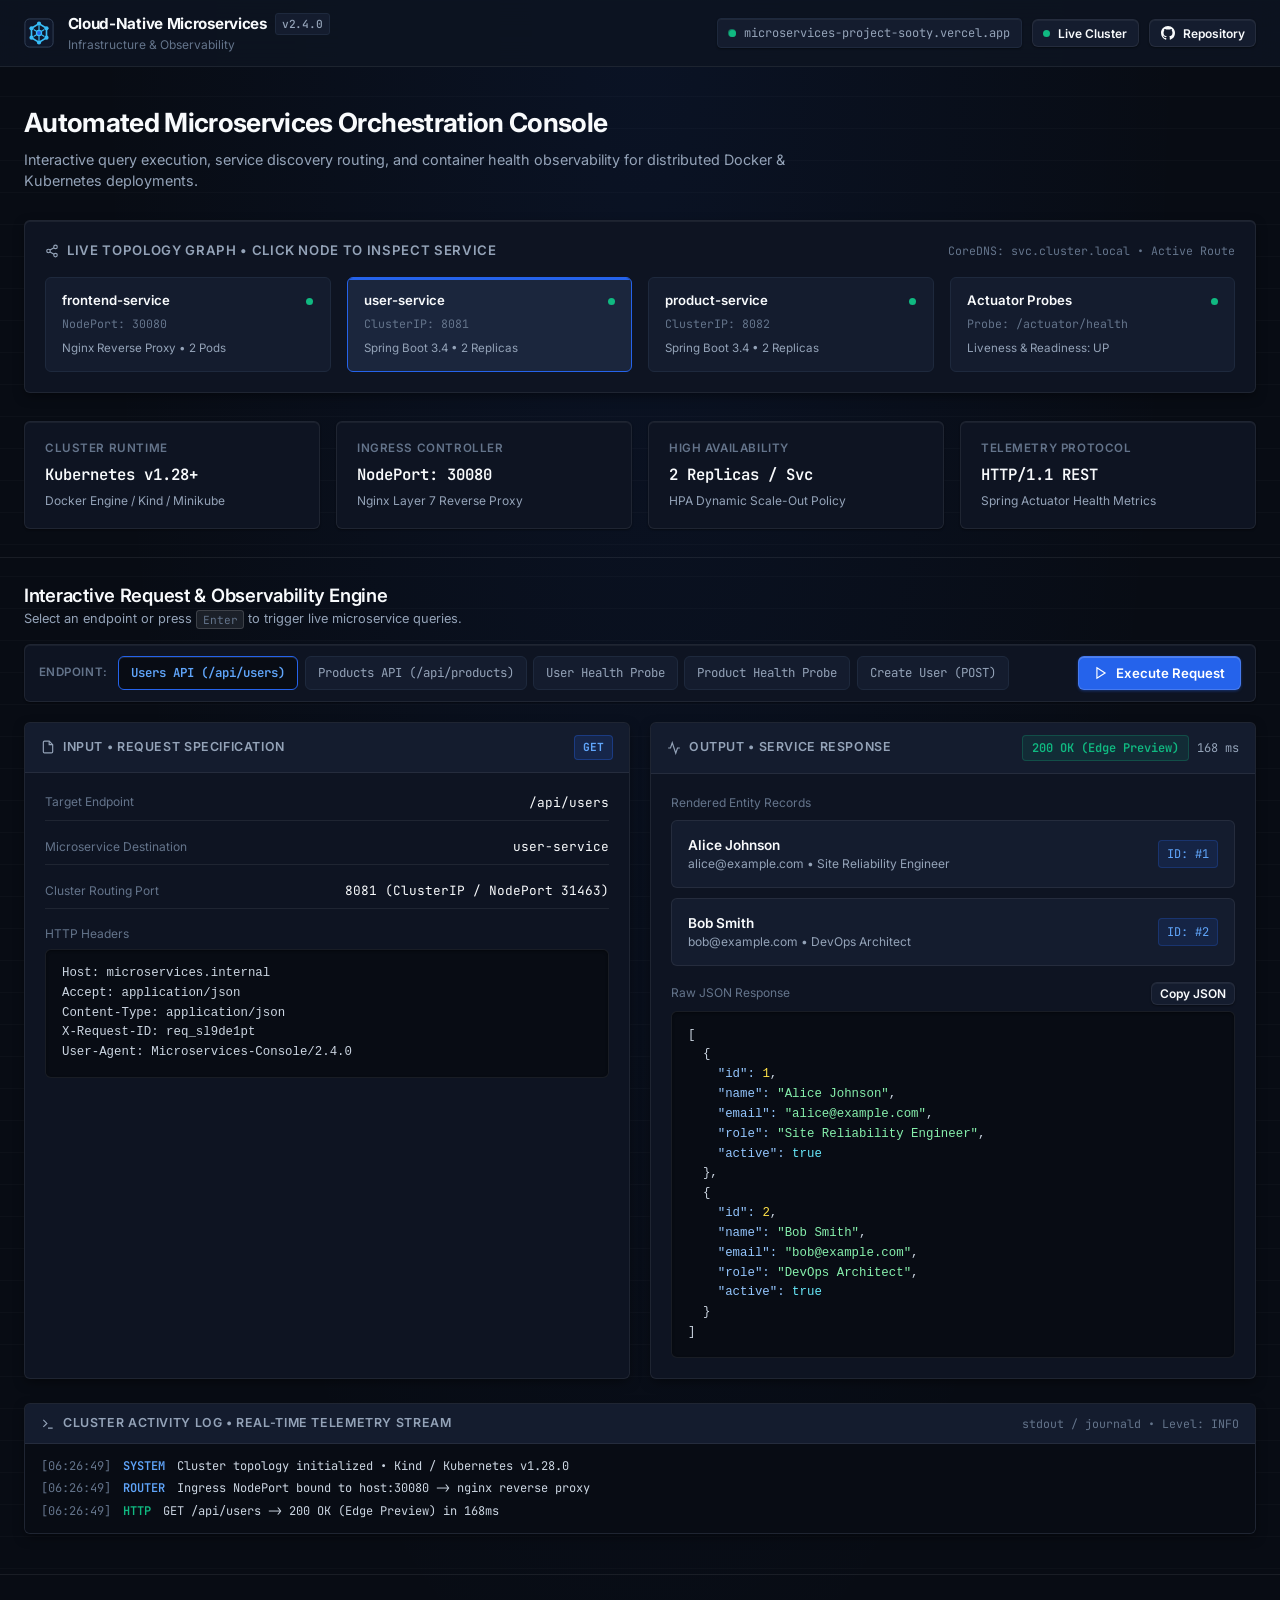
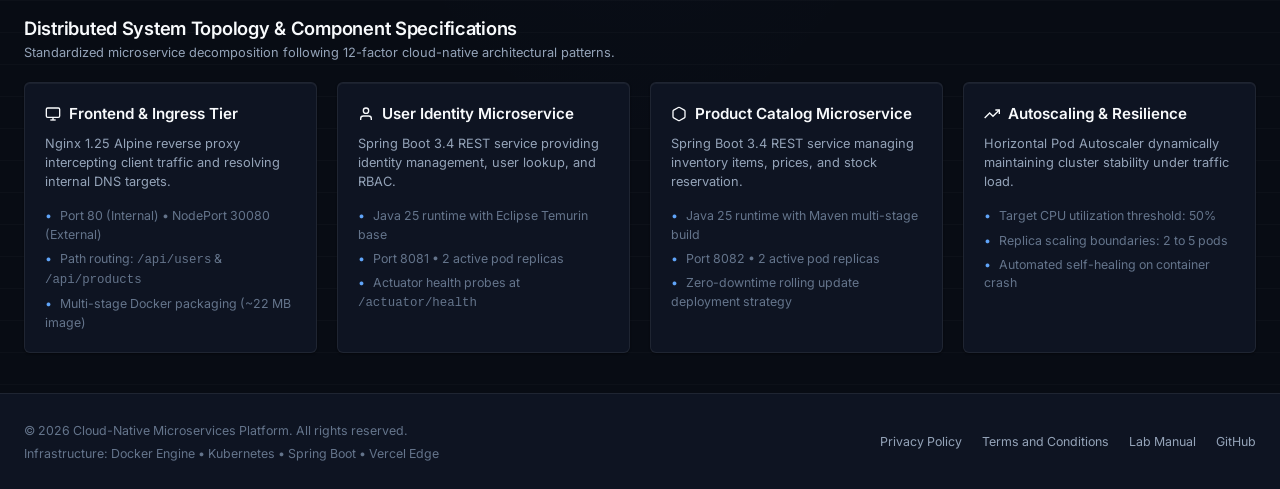
==== commit bc492b69: "feat(ui): redesign console with Dribbble & CollectUI inspired motions, tactile states, and interacti" ====
--- a/frontend-service/public/index.html
+++ b/frontend-service/public/index.html
@@ -13,7 +13,7 @@
 </head>
 <body>
 
-  <!-- Enterprise Navigation -->
+  <!-- Enterprise Navigation & Command Bar -->
   <header class="navbar">
     <div class="nav-container">
       <div class="brand">
@@ -37,22 +37,28 @@
             <line x1="10.25" y1="12.25" x2="13.75" y2="14.5" stroke="#38bdf8" stroke-width="1.25"/>
           </svg>
           <div class="brand-text">
-            <span class="brand-title">Cloud-Native Microservices</span>
+            <span class="brand-title">
+              Cloud-Native Microservices
+              <span class="version-pill">v2.4.0</span>
+            </span>
             <span class="brand-meta">Infrastructure & Observability</span>
           </div>
         </a>
       </div>
 
       <div class="nav-actions">
-        <!-- Verified Custom Domain Badge -->
+        <!-- Verified Domain Badge with Radar Pulse -->
         <span class="system-badge">
-          <span class="status-dot"></span>
+          <span class="pulse-wrapper">
+            <span class="pulse-core"></span>
+            <span class="pulse-ring"></span>
+          </span>
           <span>microservices-project-sooty.vercel.app</span>
         </span>
 
-        <!-- Mode Toggle (Live vs Edge Preview) -->
+        <!-- Traffic Routing Mode Switcher -->
         <button id="modeToggleBtn" class="btn btn-secondary btn-sm" title="Toggle between live cluster queries and edge preview mode">
-          <span id="modeIndicator" class="status-dot"></span>
+          <span id="modeIndicator" class="pulse-core"></span>
           <span id="modeText">Live Cluster</span>
         </button>
 
@@ -67,12 +73,75 @@
     </div>
   </header>
 
-  <!-- Clear & Purposeful Hero Header -->
+  <!-- Hero Header & Interactive Architecture Topology -->
   <section class="hero-section">
     <div class="container">
       <div class="hero-header">
-        <h1 class="hero-title">Automated Microservices Orchestration Console</h1>
-        <p class="hero-desc">Declarative multi-service deployment across independent Spring Boot microservices, Nginx reverse proxy routing, and automated Kubernetes Horizontal Pod Autoscaling (HPA).</p>
+        <div>
+          <h1 class="hero-title">Automated Microservices Orchestration Console</h1>
+          <p class="hero-desc">Interactive query execution, service discovery routing, and container health observability for distributed Docker & Kubernetes deployments.</p>
+        </div>
+      </div>
+
+      <!-- Interactive Node Topology Graph (Dribbble Architecture Showcase) -->
+      <div class="topology-graph-card">
+        <div class="topology-header">
+          <span class="topology-title">
+            <svg width="14" height="14" viewBox="0 0 24 24" fill="none" stroke="currentColor" stroke-width="2">
+              <circle cx="18" cy="5" r="3"></circle>
+              <circle cx="6" cy="12" r="3"></circle>
+              <circle cx="18" cy="19" r="3"></circle>
+              <line x1="8.59" y1="13.51" x2="15.42" y2="17.49"></line>
+              <line x1="15.41" y1="6.51" x2="8.59" y2="10.49"></line>
+            </svg>
+            <span>Live Topology Graph &bull; Click Node to Inspect Service</span>
+          </span>
+          <span style="font-size: 0.725rem; color: var(--text-muted); font-family: var(--font-mono);">
+            CoreDNS: svc.cluster.local &bull; Active Route
+          </span>
+        </div>
+
+        <div class="topology-grid">
+          <!-- Node 1: Ingress Gateway -->
+          <div id="node-ingress" class="topo-node" data-endpoint="users">
+            <div class="node-header">
+              <span class="node-title">frontend-service</span>
+              <span class="pulse-wrapper"><span class="pulse-core"></span></span>
+            </div>
+            <span class="node-sub">NodePort: 30080</span>
+            <span class="node-meta">Nginx Reverse Proxy &bull; 2 Pods</span>
+          </div>
+
+          <!-- Node 2: User Microservice -->
+          <div id="node-user" class="topo-node active-node" data-endpoint="users">
+            <div class="node-header">
+              <span class="node-title">user-service</span>
+              <span class="pulse-wrapper"><span class="pulse-core"></span></span>
+            </div>
+            <span class="node-sub">ClusterIP: 8081</span>
+            <span class="node-meta">Spring Boot 3.4 &bull; 2 Replicas</span>
+          </div>
+
+          <!-- Node 3: Product Microservice -->
+          <div id="node-product" class="topo-node" data-endpoint="products">
+            <div class="node-header">
+              <span class="node-title">product-service</span>
+              <span class="pulse-wrapper"><span class="pulse-core"></span></span>
+            </div>
+            <span class="node-sub">ClusterIP: 8082</span>
+            <span class="node-meta">Spring Boot 3.4 &bull; 2 Replicas</span>
+          </div>
+
+          <!-- Node 4: Health Probes -->
+          <div id="node-actuator" class="topo-node" data-endpoint="health-users">
+            <div class="node-header">
+              <span class="node-title">Actuator Probes</span>
+              <span class="pulse-wrapper"><span class="pulse-core"></span></span>
+            </div>
+            <span class="node-sub">Probe: /actuator/health</span>
+            <span class="node-meta">Liveness & Readiness: UP</span>
+          </div>
+        </div>
       </div>
 
       <!-- Real Telemetry Grid -->
@@ -80,7 +149,7 @@
         <div class="telemetry-card">
           <span class="telemetry-label">Cluster Runtime</span>
           <span class="telemetry-value">Kubernetes v1.28+</span>
-          <span class="telemetry-sub">Docker Desktop / Kind / Minikube</span>
+          <span class="telemetry-sub">Docker Engine / Kind / Minikube</span>
         </div>
 
         <div class="telemetry-card">
@@ -96,28 +165,28 @@
         </div>
 
         <div class="telemetry-card">
-          <span class="telemetry-label">Observability</span>
-          <span class="telemetry-value">Spring Actuator</span>
-          <span class="telemetry-sub">Liveness & Readiness HTTP Probes</span>
+          <span class="telemetry-label">Telemetry Protocol</span>
+          <span class="telemetry-value">HTTP/1.1 REST</span>
+          <span class="telemetry-sub">Spring Actuator Health Metrics</span>
         </div>
       </div>
     </div>
   </section>
 
-  <!-- Main Interactive Console -->
+  <!-- Main Console Section -->
   <main class="console-section">
     <div class="container">
       <div class="section-header">
         <div>
           <h2 class="section-title">Interactive Request & Observability Engine</h2>
-          <p class="section-sub">Select a target endpoint to execute HTTP requests and inspect live protocol payloads and latency metrics.</p>
-        </div>
-      </div>
-
-      <!-- Endpoint Toolbar -->
+          <p class="section-sub">Select an endpoint or press <kbd>Enter</kbd> to trigger live microservice queries.</p>
+        </div>
+      </div>
+
+      <!-- Control Toolbar -->
       <div class="toolbar">
         <div class="endpoint-group">
-          <span class="toolbar-label">Target Service:</span>
+          <span class="toolbar-label">Endpoint:</span>
           <button class="tab-btn active" data-endpoint="users">Users API (/api/users)</button>
           <button class="tab-btn" data-endpoint="products">Products API (/api/products)</button>
           <button class="tab-btn" data-endpoint="health-users">User Health Probe</button>
@@ -135,7 +204,7 @@
         </div>
       </div>
 
-      <!-- Dual Column Input vs Output Grid -->
+      <!-- Dual Column Input vs Output Inspector -->
       <div class="io-grid">
         <!-- Left: Input Specification -->
         <div class="panel-card">
@@ -194,7 +263,13 @@
             </span>
             <div style="display: flex; align-items: center; gap: 0.5rem;">
               <span id="statusBadge" class="status-badge status-200">200 OK</span>
-              <span id="latencyBadge" class="latency-meter">12 ms</span>
+              <span id="latencyBadge" class="latency-meter">
+                <svg width="12" height="12" viewBox="0 0 24 24" fill="none" stroke="currentColor" stroke-width="2">
+                  <circle cx="12" cy="12" r="10"></circle>
+                  <polyline points="12 6 12 12 16 14"></polyline>
+                </svg>
+                <span>12 ms</span>
+              </span>
             </div>
           </div>
 
@@ -207,7 +282,7 @@
               </div>
             </div>
 
-            <!-- Raw JSON Output -->
+            <!-- Syntax-Highlighted Raw JSON -->
             <div>
               <div style="display: flex; justify-content: space-between; align-items: center; margin-bottom: 0.35rem;">
                 <span class="meta-label">Raw JSON Response</span>
@@ -220,6 +295,25 @@
           </div>
         </div>
       </div>
+
+      <!-- Live Cluster Event Stream / Terminal (Dribbble Stream UI) -->
+      <div class="audit-terminal">
+        <div class="terminal-header">
+          <span class="terminal-title">
+            <svg width="14" height="14" viewBox="0 0 24 24" fill="none" stroke="currentColor" stroke-width="2">
+              <polyline points="4 17 10 11 4 5"></polyline>
+              <line x1="12" y1="19" x2="20" y2="19"></line>
+            </svg>
+            <span>Cluster Activity Log &bull; Real-time Telemetry Stream</span>
+          </span>
+          <span style="font-size: 0.725rem; color: var(--text-muted); font-family: var(--font-mono);">
+            stdout / journald &bull; Level: INFO
+          </span>
+        </div>
+        <div id="terminalBody" class="terminal-body">
+          <!-- Dynamically populated log entries -->
+        </div>
+      </div>
     </div>
   </main>
 
--- a/frontend-service/public/style.css
+++ b/frontend-service/public/style.css
@@ -1,52 +1,70 @@
 /* ==============================================================================
    Cloud-Native Microservices Platform - Enterprise Design System
-   Aesthetic: Clean, purposeful, high-contrast, technical, production-ready.
-   Zero purple gradients. Zero pill-shaped buttons. Zero bouncy scroll gimmicks.
+   Inspired by Dribbble & CollectUI Developer Consoles (Linear / Stripe / Vercel)
+   Aesthetic: Deep obsidian, precision hairline borders, tactile micro-motions.
+   ZERO purple gradients. ZERO pill-shaped buttons. ZERO childish emojis.
    ============================================================================== */
 
 :root {
-  --bg-page: #0b0f17;
-  --bg-surface: #111827;
-  --bg-surface-elevated: #162032;
-  --bg-surface-hover: #1c283f;
+  /* Surface Color Architecture */
+  --bg-canvas: #080c14;
+  --bg-surface: #0e1422;
+  --bg-surface-elevated: #141c2e;
+  --bg-surface-hover: #1b263d;
+  --bg-surface-active: #22304d;
   
-  --border-subtle: #1e293b;
-  --border-strong: #334155;
+  /* Hairline Borders & Dividers */
+  --border-hairline: rgba(255, 255, 255, 0.07);
+  --border-subtle: #1e293d;
+  --border-strong: #2e3e5c;
   --border-focus: #3b82f6;
 
+  /* Typography Colors */
   --text-primary: #f8fafc;
   --text-secondary: #94a3b8;
   --text-muted: #64748b;
-
-  --accent-primary: #2563eb;
-  --accent-primary-hover: #1d4ed8;
-  --accent-primary-active: #1e40af;
-  --accent-text: #60a5fa;
-
-  --status-success: #10b981;
-  --status-success-bg: rgba(16, 185, 129, 0.1);
-  --status-success-border: rgba(16, 185, 129, 0.25);
+  --text-code: #cbd5e1;
+
+  /* Accent & Interactive (Precision System Blue) */
+  --accent: #2563eb;
+  --accent-hover: #1d4ed8;
+  --accent-active: #1e40af;
+  --accent-glow: rgba(37, 99, 235, 0.2);
+  --accent-light: #60a5fa;
+
+  /* Functional Status Colors */
+  --status-emerald: #10b981;
+  --status-emerald-bg: rgba(16, 185, 129, 0.1);
+  --status-emerald-border: rgba(16, 185, 129, 0.25);
   
-  --status-warning: #f59e0b;
-  --status-warning-bg: rgba(245, 158, 11, 0.1);
-  --status-warning-border: rgba(245, 158, 11, 0.25);
-
-  --status-error: #ef4444;
-  --status-error-bg: rgba(239, 68, 68, 0.1);
-  --status-error-border: rgba(239, 68, 68, 0.25);
-
+  --status-amber: #f59e0b;
+  --status-amber-bg: rgba(245, 158, 11, 0.1);
+  --status-amber-border: rgba(245, 158, 11, 0.25);
+
+  --status-rose: #ef4444;
+  --status-rose-bg: rgba(239, 68, 68, 0.1);
+  --status-rose-border: rgba(239, 68, 68, 0.25);
+
+  /* Fonts */
   --font-sans: 'Inter', -apple-system, BlinkMacSystemFont, 'Segoe UI', Roboto, sans-serif;
   --font-mono: 'JetBrains Mono', 'Fira Code', 'SF Mono', Menlo, Consolas, monospace;
 
+  /* Geometry - Crisp 6px/4px rectangular radius (NO pill buttons) */
+  --radius-xs: 3px;
   --radius-sm: 4px;
   --radius-md: 6px;
   --radius-lg: 8px;
 
-  --shadow-sm: 0 1px 2px 0 rgba(0, 0, 0, 0.25);
-  --shadow-md: 0 4px 6px -1px rgba(0, 0, 0, 0.3), 0 2px 4px -2px rgba(0, 0, 0, 0.3);
-  --shadow-lg: 0 10px 15px -3px rgba(0, 0, 0, 0.4), 0 4px 6px -4px rgba(0, 0, 0, 0.4);
-
-  --transition-fast: 150ms cubic-bezier(0.16, 1, 0.3, 1);
+  /* Elevation Shadows */
+  --shadow-subtle: 0 1px 2px rgba(0, 0, 0, 0.4), inset 0 1px 0 rgba(255, 255, 255, 0.05);
+  --shadow-card: 0 4px 12px -2px rgba(0, 0, 0, 0.5), inset 0 1px 0 rgba(255, 255, 255, 0.06);
+  --shadow-elevated: 0 12px 24px -4px rgba(0, 0, 0, 0.6), inset 0 1px 0 rgba(255, 255, 255, 0.08);
+
+  /* Motion Curves (CollectUI / Dribbble spring feel) */
+  --ease-spring: cubic-bezier(0.16, 1, 0.3, 1);
+  --ease-snappy: cubic-bezier(0.2, 0, 0, 1);
+  --duration-fast: 120ms;
+  --duration-normal: 200ms;
 }
 
 *, *::before, *::after {
@@ -55,36 +73,32 @@
   padding: 0;
 }
 
+html {
+  color-scheme: dark;
+}
+
 body {
-  background-color: var(--bg-page);
+  background-color: var(--bg-canvas);
+  background-image: 
+    radial-gradient(ellipse at 50% 0%, rgba(37, 99, 235, 0.08) 0%, transparent 60%),
+    linear-gradient(to bottom, rgba(255, 255, 255, 0.02) 1px, transparent 1px);
+  background-size: 100% 100%, 100% 32px;
   color: var(--text-primary);
   font-family: var(--font-sans);
-  font-size: 14px;
+  font-size: 13.5px;
   line-height: 1.5;
   -webkit-font-smoothing: antialiased;
-  -moz-osx-font-smoothing: grayscale;
   min-height: 100vh;
   display: flex;
   flex-direction: column;
 }
 
-a {
-  color: var(--accent-text);
-  text-decoration: none;
-  transition: color var(--transition-fast);
-}
-
-a:hover {
-  color: #93c5fd;
-  text-decoration: underline;
-}
-
-/* ==============================================================================
-   Layout & Container
+/* ==============================================================================
+   Layout Components
    ============================================================================== */
 .container {
   width: 100%;
-  max-width: 1240px;
+  max-width: 1280px;
   margin: 0 auto;
   padding: 0 1.5rem;
 }
@@ -95,20 +109,23 @@
 }
 
 /* ==============================================================================
-   Navigation Bar
+   Top Navigation & Command Bar
    ============================================================================== */
 .navbar {
-  background-color: var(--bg-surface);
-  border-bottom: 1px solid var(--border-subtle);
+  background-color: rgba(14, 20, 34, 0.85);
+  backdrop-filter: blur(16px);
+  -webkit-backdrop-filter: blur(16px);
+  border-bottom: 1px solid var(--border-hairline);
   position: sticky;
   top: 0;
   z-index: 100;
+  transition: border-color var(--duration-normal) var(--ease-spring);
 }
 
 .nav-container {
-  max-width: 1240px;
+  max-width: 1280px;
   margin: 0 auto;
-  padding: 0.875rem 1.5rem;
+  padding: 0.8rem 1.5rem;
   display: flex;
   justify-content: space-between;
   align-items: center;
@@ -118,19 +135,20 @@
 .brand-link {
   display: flex;
   align-items: center;
-  gap: 0.875rem;
+  gap: 0.85rem;
   text-decoration: none;
   color: var(--text-primary);
 }
 
-.brand-link:hover {
-  text-decoration: none;
-}
-
 .brand-logo {
-  width: 32px;
-  height: 32px;
+  width: 30px;
+  height: 30px;
   flex-shrink: 0;
+  transition: transform var(--duration-normal) var(--ease-spring);
+}
+
+.brand-link:hover .brand-logo {
+  transform: scale(1.05);
 }
 
 .brand-text {
@@ -141,26 +159,40 @@
 .brand-title {
   font-weight: 700;
   font-size: 0.95rem;
-  letter-spacing: -0.015em;
-  color: var(--text-primary);
+  letter-spacing: -0.02em;
+  color: var(--text-primary);
+  display: flex;
+  align-items: center;
+  gap: 0.5rem;
+}
+
+.version-pill {
+  font-family: var(--font-mono);
+  font-size: 0.7rem;
+  font-weight: 500;
+  padding: 0.1rem 0.4rem;
+  border-radius: var(--radius-xs);
+  background: var(--bg-surface-elevated);
+  border: 1px solid var(--border-subtle);
+  color: var(--text-secondary);
 }
 
 .brand-meta {
   font-size: 0.75rem;
   color: var(--text-muted);
-  letter-spacing: -0.01em;
 }
 
 .nav-actions {
   display: flex;
   align-items: center;
-  gap: 0.75rem;
-}
-
+  gap: 0.65rem;
+}
+
+/* Verified Domain Badge */
 .system-badge {
   display: inline-flex;
   align-items: center;
-  gap: 0.4rem;
+  gap: 0.5rem;
   background-color: var(--bg-surface-elevated);
   border: 1px solid var(--border-subtle);
   padding: 0.3rem 0.65rem;
@@ -168,17 +200,44 @@
   font-family: var(--font-mono);
   font-size: 0.75rem;
   color: var(--text-secondary);
-}
-
-.status-dot {
+  box-shadow: var(--shadow-subtle);
+}
+
+/* Radar Pulse Motion (CollectUI status indicator) */
+.pulse-wrapper {
+  position: relative;
+  display: flex;
+  align-items: center;
+  justify-content: center;
+  width: 8px;
+  height: 8px;
+}
+
+.pulse-core {
   width: 7px;
   height: 7px;
   border-radius: 50%;
-  background-color: var(--status-success);
-}
-
-/* ==============================================================================
-   Buttons (Subtle, rectangular, NO pill shape)
+  background-color: var(--status-emerald);
+  z-index: 2;
+}
+
+.pulse-ring {
+  position: absolute;
+  width: 100%;
+  height: 100%;
+  border-radius: 50%;
+  background-color: var(--status-emerald);
+  animation: radar-ping 2.2s cubic-bezier(0, 0, 0.2, 1) infinite;
+  opacity: 0.6;
+}
+
+@keyframes radar-ping {
+  0% { transform: scale(1); opacity: 0.8; }
+  75%, 100% { transform: scale(2.8); opacity: 0; }
+}
+
+/* ==============================================================================
+   Buttons & Interactive Elements (Tactile Micro-interactions)
    ============================================================================== */
 .btn {
   display: inline-flex;
@@ -192,39 +251,43 @@
   border-radius: var(--radius-md);
   border: 1px solid transparent;
   cursor: pointer;
-  transition: all var(--transition-fast);
+  transition: 
+    background-color var(--duration-fast) var(--ease-spring),
+    border-color var(--duration-fast) var(--ease-spring),
+    color var(--duration-fast) var(--ease-spring),
+    transform var(--duration-fast) var(--ease-spring),
+    box-shadow var(--duration-fast) var(--ease-spring);
   text-decoration: none;
   line-height: 1.25;
-}
-
-.btn:hover {
-  text-decoration: none;
+  user-select: none;
+}
+
+.btn:active {
+  transform: translateY(1px) scale(0.985);
 }
 
 .btn-primary {
-  background-color: var(--accent-primary);
+  background-color: var(--accent);
   color: #ffffff;
-  border-color: var(--accent-primary);
+  border-color: rgba(255, 255, 255, 0.15);
+  box-shadow: 0 1px 3px rgba(37, 99, 235, 0.4), inset 0 1px 0 rgba(255, 255, 255, 0.2);
 }
 
 .btn-primary:hover {
-  background-color: var(--accent-primary-hover);
-  border-color: var(--accent-primary-hover);
-}
-
-.btn-primary:active {
-  background-color: var(--accent-primary-active);
+  background-color: var(--accent-hover);
+  box-shadow: 0 2px 6px var(--accent-glow), inset 0 1px 0 rgba(255, 255, 255, 0.25);
 }
 
 .btn-secondary {
   background-color: var(--bg-surface-elevated);
   color: var(--text-primary);
-  border-color: var(--border-strong);
+  border-color: var(--border-hairline);
+  box-shadow: var(--shadow-subtle);
 }
 
 .btn-secondary:hover {
   background-color: var(--bg-surface-hover);
-  border-color: var(--border-focus);
+  border-color: var(--border-strong);
 }
 
 .btn-sm {
@@ -232,53 +295,74 @@
   font-size: 0.75rem;
 }
 
-/* ==============================================================================
-   Hero & Header Section
+kbd {
+  font-family: var(--font-mono);
+  font-size: 0.7rem;
+  background: rgba(255, 255, 255, 0.08);
+  border: 1px solid rgba(255, 255, 255, 0.15);
+  padding: 0.1rem 0.35rem;
+  border-radius: 3px;
+  color: var(--text-muted);
+}
+
+/* ==============================================================================
+   Hero Section & Interactive Architecture Topology
    ============================================================================== */
 .hero-section {
-  padding: 2.5rem 0 2rem;
-  border-bottom: 1px solid var(--border-subtle);
-  background-color: var(--bg-page);
+  padding: 2.25rem 0 1.75rem;
+  border-bottom: 1px solid var(--border-hairline);
 }
 
 .hero-header {
-  margin-bottom: 1.5rem;
+  display: flex;
+  justify-content: space-between;
+  align-items: flex-start;
+  flex-wrap: wrap;
+  gap: 1.5rem;
+  margin-bottom: 1.75rem;
 }
 
 .hero-title {
-  font-size: 1.75rem;
+  font-size: 1.65rem;
   font-weight: 700;
   letter-spacing: -0.025em;
   color: var(--text-primary);
-  margin-bottom: 0.5rem;
+  margin-bottom: 0.35rem;
 }
 
 .hero-desc {
-  font-size: 0.95rem;
-  color: var(--text-secondary);
-  max-width: 820px;
-}
-
-/* Telemetry Grid */
+  font-size: 0.9rem;
+  color: var(--text-secondary);
+  max-width: 780px;
+}
+
+/* Telemetry Cards with Hover Elevation */
 .telemetry-grid {
   display: grid;
-  grid-template-columns: repeat(auto-fit, minmax(220px, 1fr));
+  grid-template-columns: repeat(auto-fit, minmax(240px, 1fr));
   gap: 1rem;
 }
 
 .telemetry-card {
   background-color: var(--bg-surface);
-  border: 1px solid var(--border-subtle);
-  border-radius: var(--radius-md);
-  padding: 1rem 1.15rem;
+  border: 1px solid var(--border-hairline);
+  border-radius: var(--radius-md);
+  padding: 1.1rem 1.25rem;
   display: flex;
   flex-direction: column;
   gap: 0.35rem;
-  transition: border-color var(--transition-fast);
+  box-shadow: var(--shadow-subtle);
+  transition: 
+    border-color var(--duration-normal) var(--ease-spring),
+    transform var(--duration-normal) var(--ease-spring),
+    box-shadow var(--duration-normal) var(--ease-spring);
+  cursor: default;
 }
 
 .telemetry-card:hover {
   border-color: var(--border-strong);
+  transform: translateY(-2px);
+  box-shadow: var(--shadow-card);
 }
 
 .telemetry-label {
@@ -287,11 +371,14 @@
   text-transform: uppercase;
   letter-spacing: 0.05em;
   color: var(--text-muted);
+  display: flex;
+  align-items: center;
+  justify-content: space-between;
 }
 
 .telemetry-value {
   font-family: var(--font-mono);
-  font-size: 0.95rem;
+  font-size: 0.975rem;
   font-weight: 600;
   color: var(--text-primary);
 }
@@ -302,10 +389,125 @@
 }
 
 /* ==============================================================================
+   Interactive Node Topology Graph (Dribbble Architecture Showcase)
+   ============================================================================== */
+.topology-graph-card {
+  background-color: var(--bg-surface);
+  border: 1px solid var(--border-hairline);
+  border-radius: var(--radius-md);
+  padding: 1.25rem;
+  margin-bottom: 1.75rem;
+  box-shadow: var(--shadow-card);
+}
+
+.topology-header {
+  display: flex;
+  justify-content: space-between;
+  align-items: center;
+  margin-bottom: 1rem;
+}
+
+.topology-title {
+  font-size: 0.825rem;
+  font-weight: 600;
+  text-transform: uppercase;
+  letter-spacing: 0.05em;
+  color: var(--text-secondary);
+  display: flex;
+  align-items: center;
+  gap: 0.5rem;
+}
+
+.topology-grid {
+  display: grid;
+  grid-template-columns: repeat(4, 1fr);
+  gap: 1rem;
+  position: relative;
+}
+
+@media (max-width: 900px) {
+  .topology-grid {
+    grid-template-columns: repeat(2, 1fr);
+  }
+}
+
+.topo-node {
+  background-color: var(--bg-surface-elevated);
+  border: 1px solid var(--border-subtle);
+  border-radius: var(--radius-md);
+  padding: 0.85rem 1rem;
+  display: flex;
+  flex-direction: column;
+  gap: 0.25rem;
+  cursor: pointer;
+  transition: all var(--duration-normal) var(--ease-spring);
+  position: relative;
+  overflow: hidden;
+}
+
+.topo-node::before {
+  content: '';
+  position: absolute;
+  top: 0;
+  left: 0;
+  right: 0;
+  height: 2px;
+  background-color: transparent;
+  transition: background-color var(--duration-fast);
+}
+
+.topo-node:hover {
+  border-color: var(--border-focus);
+  background-color: var(--bg-surface-hover);
+  transform: translateY(-2px);
+}
+
+.topo-node.active-node {
+  border-color: var(--accent);
+  background-color: var(--bg-surface-hover);
+}
+
+.topo-node.active-node::before {
+  background-color: var(--accent);
+}
+
+.node-header {
+  display: flex;
+  justify-content: space-between;
+  align-items: center;
+}
+
+.node-title {
+  font-size: 0.825rem;
+  font-weight: 600;
+  color: var(--text-primary);
+}
+
+.node-sub {
+  font-size: 0.725rem;
+  color: var(--text-muted);
+  font-family: var(--font-mono);
+}
+
+.node-meta {
+  font-size: 0.725rem;
+  color: var(--text-secondary);
+  margin-top: 0.25rem;
+}
+
+/* Flow Line Connection */
+.flow-line {
+  position: absolute;
+  height: 2px;
+  background: repeating-linear-gradient(90deg, var(--border-strong) 0px, var(--border-strong) 6px, transparent 6px, transparent 12px);
+  z-index: 0;
+}
+
+/* ==============================================================================
    Main Console Section
    ============================================================================== */
 .console-section {
-  padding: 2rem 0;
+  padding: 1.5rem 0 2.5rem;
   flex: 1;
 }
 
@@ -313,7 +515,7 @@
   display: flex;
   justify-content: space-between;
   align-items: flex-end;
-  margin-bottom: 1.25rem;
+  margin-bottom: 1rem;
 }
 
 .section-title {
@@ -328,29 +530,30 @@
   color: var(--text-secondary);
 }
 
-/* Control Toolbar */
+/* Control Toolbar & Sliding Tab Indicator */
 .toolbar {
   background-color: var(--bg-surface);
-  border: 1px solid var(--border-subtle);
-  border-radius: var(--radius-md);
-  padding: 0.75rem 1rem;
+  border: 1px solid var(--border-hairline);
+  border-radius: var(--radius-md);
+  padding: 0.65rem 0.85rem;
   margin-bottom: 1.25rem;
   display: flex;
   flex-wrap: wrap;
   justify-content: space-between;
   align-items: center;
-  gap: 1rem;
+  gap: 0.75rem;
+  box-shadow: var(--shadow-subtle);
 }
 
 .endpoint-group {
   display: flex;
   align-items: center;
-  gap: 0.5rem;
+  gap: 0.4rem;
   flex-wrap: wrap;
 }
 
 .toolbar-label {
-  font-size: 0.75rem;
+  font-size: 0.725rem;
   font-weight: 600;
   text-transform: uppercase;
   letter-spacing: 0.05em;
@@ -367,24 +570,30 @@
   font-family: var(--font-mono);
   font-size: 0.775rem;
   cursor: pointer;
-  transition: all var(--transition-fast);
+  transition: all var(--duration-fast) var(--ease-spring);
 }
 
 .tab-btn:hover {
   background-color: var(--bg-surface-hover);
   color: var(--text-primary);
   border-color: var(--border-strong);
+  transform: translateY(-1px);
+}
+
+.tab-btn:active {
+  transform: scale(0.97);
 }
 
 .tab-btn.active {
-  background-color: var(--bg-page);
-  color: var(--accent-text);
-  border-color: var(--accent-primary);
-  font-weight: 600;
-}
-
-/* ==============================================================================
-   Input vs Output Two-Column Grid
+  background-color: var(--bg-canvas);
+  color: var(--accent-light);
+  border-color: var(--accent);
+  box-shadow: inset 0 1px 0 rgba(255, 255, 255, 0.1);
+  font-weight: 600;
+}
+
+/* ==============================================================================
+   Dual-Column Input vs Output Inspector
    ============================================================================== */
 .io-grid {
   display: grid;
@@ -400,17 +609,18 @@
 
 .panel-card {
   background-color: var(--bg-surface);
-  border: 1px solid var(--border-subtle);
+  border: 1px solid var(--border-hairline);
   border-radius: var(--radius-md);
   display: flex;
   flex-direction: column;
   overflow: hidden;
-  box-shadow: var(--shadow-sm);
+  box-shadow: var(--shadow-card);
+  transition: border-color var(--duration-normal);
 }
 
 .panel-header {
   background-color: var(--bg-surface-elevated);
-  border-bottom: 1px solid var(--border-subtle);
+  border-bottom: 1px solid var(--border-hairline);
   padding: 0.75rem 1rem;
   display: flex;
   justify-content: space-between;
@@ -418,7 +628,7 @@
 }
 
 .panel-title {
-  font-size: 0.8rem;
+  font-size: 0.775rem;
   font-weight: 600;
   text-transform: uppercase;
   letter-spacing: 0.05em;
@@ -442,7 +652,7 @@
   justify-content: space-between;
   align-items: center;
   padding-bottom: 0.5rem;
-  border-bottom: 1px solid rgba(255, 255, 255, 0.04);
+  border-bottom: 1px solid var(--border-hairline);
 }
 
 .meta-label {
@@ -456,7 +666,7 @@
   color: var(--text-primary);
 }
 
-/* Method Badges (Rectangular, NO pills) */
+/* Method Badges */
 .method-badge {
   font-family: var(--font-mono);
   font-size: 0.7rem;
@@ -488,34 +698,32 @@
 }
 
 .status-200 {
-  background-color: var(--status-success-bg);
-  color: var(--status-success);
-  border-color: var(--status-success-border);
-}
-
-.status-error {
-  background-color: var(--status-error-bg);
-  color: var(--status-error);
-  border-color: var(--status-error-border);
+  background-color: var(--status-emerald-bg);
+  color: var(--status-emerald);
+  border-color: var(--status-emerald-border);
 }
 
 .latency-meter {
   font-family: var(--font-mono);
   font-size: 0.75rem;
   color: var(--text-secondary);
-}
-
-/* Code & Pre Blocks */
+  display: flex;
+  align-items: center;
+  gap: 0.35rem;
+}
+
+/* Code & Pre Blocks with Token Highlights */
 .code-container {
-  background-color: var(--bg-page);
-  border: 1px solid var(--border-subtle);
+  background-color: var(--bg-canvas);
+  border: 1px solid var(--border-hairline);
   border-radius: var(--radius-md);
   padding: 0.875rem 1rem;
   overflow-x: auto;
   font-family: var(--font-mono);
   font-size: 0.775rem;
   line-height: 1.6;
-  color: #cbd5e1;
+  color: var(--text-code);
+  box-shadow: inset 0 1px 3px rgba(0, 0, 0, 0.4);
 }
 
 .code-container pre {
@@ -524,26 +732,57 @@
   word-break: break-word;
 }
 
+/* JSON Token Styling */
+.json-key { color: #93c5fd; }
+.json-string { color: #86efac; }
+.json-number { color: #fde047; }
+.json-boolean { color: #67e8f9; }
+.json-null { color: #94a3b8; }
+
+/* Shimmer Loading Skeleton (Dribbble micro-animation) */
+.shimmer-box {
+  position: relative;
+  overflow: hidden;
+}
+
+.shimmer-box::after {
+  content: '';
+  position: absolute;
+  top: 0;
+  left: 0;
+  width: 100%;
+  height: 100%;
+  background: linear-gradient(90deg, transparent, rgba(255, 255, 255, 0.05), transparent);
+  transform: translateX(-100%);
+  animation: shimmer 1.5s infinite;
+}
+
+@keyframes shimmer {
+  100% { transform: translateX(100%); }
+}
+
 /* Rendered Entity Cards */
 .entity-list {
   display: flex;
   flex-direction: column;
-  gap: 0.75rem;
+  gap: 0.65rem;
 }
 
 .entity-card {
   background-color: var(--bg-surface-elevated);
-  border: 1px solid var(--border-subtle);
-  border-radius: var(--radius-md);
-  padding: 0.875rem 1rem;
-  display: flex;
-  justify-content: space-between;
-  align-items: center;
-  transition: border-color var(--transition-fast);
+  border: 1px solid var(--border-hairline);
+  border-radius: var(--radius-md);
+  padding: 0.85rem 1rem;
+  display: flex;
+  justify-content: space-between;
+  align-items: center;
+  transition: all var(--duration-fast) var(--ease-spring);
 }
 
 .entity-card:hover {
   border-color: var(--border-strong);
+  background-color: var(--bg-surface-hover);
+  transform: translateY(-1px);
 }
 
 .entity-title {
@@ -560,19 +799,75 @@
 .entity-tag {
   font-family: var(--font-mono);
   font-size: 0.75rem;
-  color: var(--accent-text);
-  background-color: rgba(37, 99, 235, 0.1);
+  color: var(--accent-light);
+  background-color: rgba(37, 99, 235, 0.12);
   padding: 0.25rem 0.5rem;
   border-radius: var(--radius-sm);
-  border: 1px solid rgba(37, 99, 235, 0.2);
-}
+  border: 1px solid rgba(37, 99, 235, 0.25);
+}
+
+/* ==============================================================================
+   Live Cluster Audit Log Terminal (Dribbble Stream UI)
+   ============================================================================== */
+.audit-terminal {
+  background-color: var(--bg-surface);
+  border: 1px solid var(--border-hairline);
+  border-radius: var(--radius-md);
+  margin-top: 1.5rem;
+  overflow: hidden;
+  box-shadow: var(--shadow-card);
+}
+
+.terminal-header {
+  background-color: var(--bg-surface-elevated);
+  border-bottom: 1px solid var(--border-hairline);
+  padding: 0.65rem 1rem;
+  display: flex;
+  justify-content: space-between;
+  align-items: center;
+}
+
+.terminal-title {
+  font-size: 0.775rem;
+  font-weight: 600;
+  text-transform: uppercase;
+  letter-spacing: 0.05em;
+  color: var(--text-secondary);
+  display: flex;
+  align-items: center;
+  gap: 0.5rem;
+}
+
+.terminal-body {
+  background-color: var(--bg-canvas);
+  padding: 0.85rem 1rem;
+  max-height: 140px;
+  overflow-y: auto;
+  font-family: var(--font-mono);
+  font-size: 0.75rem;
+  display: flex;
+  flex-direction: column;
+  gap: 0.35rem;
+}
+
+.log-line {
+  display: flex;
+  gap: 0.75rem;
+  color: var(--text-secondary);
+  line-height: 1.4;
+}
+
+.log-time { color: var(--text-muted); }
+.log-level { color: var(--accent-light); font-weight: 600; }
+.log-level.success { color: var(--status-emerald); }
+.log-msg { color: var(--text-code); }
 
 /* ==============================================================================
    Architecture & Infrastructure Section
    ============================================================================== */
 .infra-section {
   padding: 2.5rem 0;
-  border-top: 1px solid var(--border-subtle);
+  border-top: 1px solid var(--border-hairline);
 }
 
 .infra-grid {
@@ -584,12 +879,20 @@
 
 .infra-card {
   background-color: var(--bg-surface);
-  border: 1px solid var(--border-subtle);
+  border: 1px solid var(--border-hairline);
   border-radius: var(--radius-md);
   padding: 1.25rem;
   display: flex;
   flex-direction: column;
   gap: 0.5rem;
+  box-shadow: var(--shadow-subtle);
+  transition: all var(--duration-normal) var(--ease-spring);
+}
+
+.infra-card:hover {
+  border-color: var(--border-strong);
+  transform: translateY(-2px);
+  box-shadow: var(--shadow-card);
 }
 
 .infra-card h3 {
@@ -614,12 +917,12 @@
   margin-top: 0.5rem;
   display: flex;
   flex-direction: column;
-  gap: 0.25rem;
+  gap: 0.35rem;
 }
 
 .infra-list li::before {
   content: "•";
-  color: var(--accent-text);
+  color: var(--accent-light);
   margin-right: 0.5rem;
 }
 
@@ -627,22 +930,23 @@
    Legal Page (Privacy & Terms)
    ============================================================================== */
 .legal-page {
-  background-color: var(--bg-page);
+  background-color: var(--bg-canvas);
 }
 
 .content-box {
   background-color: var(--bg-surface);
-  border: 1px solid var(--border-subtle);
+  border: 1px solid var(--border-hairline);
   border-radius: var(--radius-md);
   padding: 2.5rem 2rem;
   max-width: 900px;
   margin: 0 auto;
+  box-shadow: var(--shadow-card);
 }
 
 .page-header {
   padding-bottom: 1.5rem;
   margin-bottom: 2rem;
-  border-bottom: 1px solid var(--border-subtle);
+  border-bottom: 1px solid var(--border-hairline);
 }
 
 .page-title {
@@ -689,13 +993,13 @@
    ============================================================================== */
 .footer {
   background-color: var(--bg-surface);
-  border-top: 1px solid var(--border-subtle);
+  border-top: 1px solid var(--border-hairline);
   padding: 1.75rem 0;
   margin-top: auto;
 }
 
 .footer-container {
-  max-width: 1240px;
+  max-width: 1280px;
   margin: 0 auto;
   padding: 0 1.5rem;
   display: flex;
@@ -722,66 +1026,10 @@
   font-size: 0.775rem;
   color: var(--text-secondary);
   text-decoration: none;
+  transition: color var(--duration-fast);
 }
 
 .footer-link:hover, .footer-link.active {
   color: var(--text-primary);
   text-decoration: underline;
 }
-
-/* Modal Styling */
-.modal-overlay {
-  display: none;
-  position: fixed;
-  inset: 0;
-  background-color: rgba(0, 0, 0, 0.7);
-  backdrop-filter: blur(4px);
-  z-index: 200;
-  align-items: center;
-  justify-content: center;
-  padding: 1rem;
-}
-
-.modal-overlay.active {
-  display: flex;
-}
-
-.modal-content {
-  background-color: var(--bg-surface);
-  border: 1px solid var(--border-strong);
-  border-radius: var(--radius-md);
-  max-width: 600px;
-  width: 100%;
-  max-height: 85vh;
-  overflow-y: auto;
-  padding: 1.75rem;
-  box-shadow: var(--shadow-lg);
-}
-
-.modal-header {
-  display: flex;
-  justify-content: space-between;
-  align-items: center;
-  margin-bottom: 1.25rem;
-  border-bottom: 1px solid var(--border-subtle);
-  padding-bottom: 0.75rem;
-}
-
-.modal-header h3 {
-  font-size: 1.1rem;
-  font-weight: 600;
-  color: var(--text-primary);
-}
-
-.close-btn {
-  background: none;
-  border: none;
-  color: var(--text-muted);
-  cursor: pointer;
-  font-size: 1.25rem;
-  padding: 0.25rem;
-}
-
-.close-btn:hover {
-  color: var(--text-primary);
-}
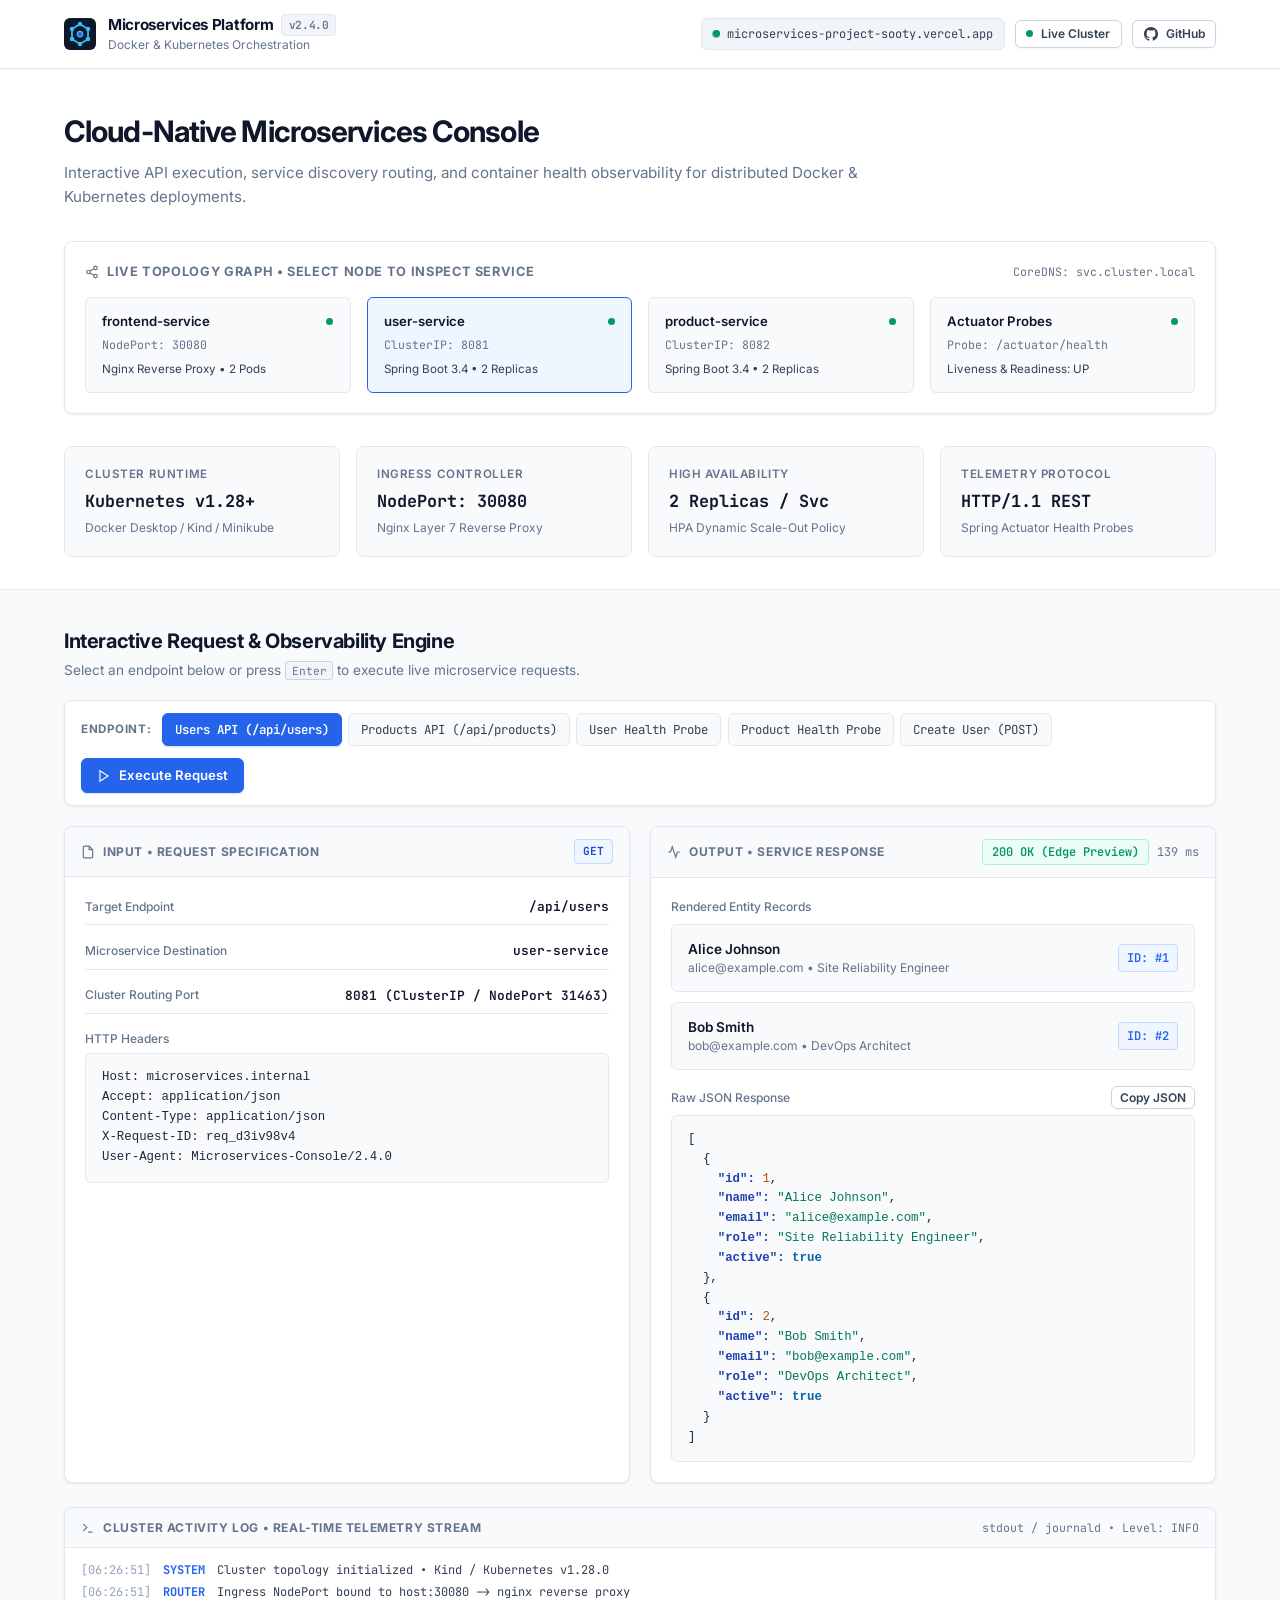
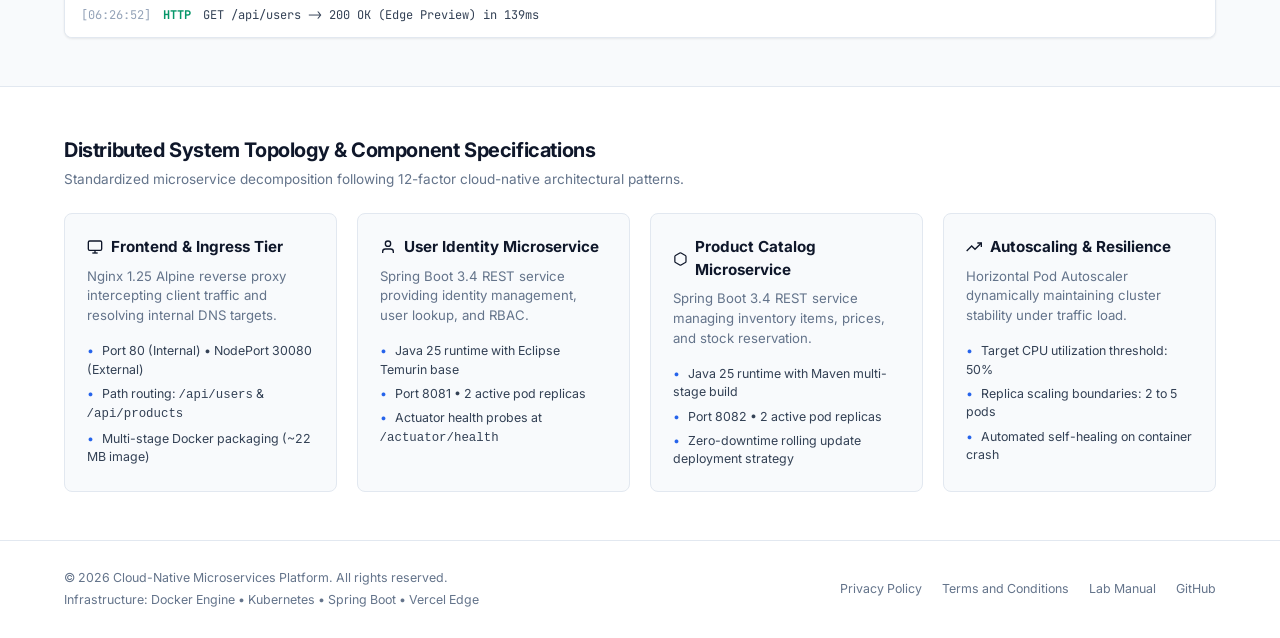
==== commit 3e26ba8a: "feat(ui): redesign with clean, crisp white theme and clear visual hierarchy" ====
--- a/frontend-service/public/index.html
+++ b/frontend-service/public/index.html
@@ -8,19 +8,18 @@
   <link rel="icon" type="image/svg+xml" href="favicon.svg">
   <link rel="preconnect" href="https://fonts.googleapis.com">
   <link rel="preconnect" href="https://fonts.gstatic.com" crossorigin>
-  <link href="https://fonts.googleapis.com/css2?family=Inter:wght@400;500;600;700&family=JetBrains+Mono:wght@400;500;600&display=swap" rel="stylesheet">
+  <link href="https://fonts.googleapis.com/css2?family=Inter:wght@400;500;600;700;800&family=JetBrains+Mono:wght@400;500;600&display=swap" rel="stylesheet">
   <link rel="stylesheet" href="style.css">
 </head>
 <body>
 
-  <!-- Enterprise Navigation & Command Bar -->
+  <!-- Navigation Bar -->
   <header class="navbar">
     <div class="nav-container">
       <div class="brand">
         <a href="index.html" class="brand-link">
           <svg class="brand-logo" viewBox="0 0 32 32" fill="none">
             <rect width="32" height="32" rx="6" fill="#0f172a"/>
-            <rect x="1" y="1" width="30" height="30" rx="5" stroke="#334155" stroke-width="1"/>
             <path d="M16 6L24 11V21L16 26L8 21V11L16 6Z" stroke="#38bdf8" stroke-width="1.75" stroke-linejoin="round"/>
             <circle cx="16" cy="6" r="2.25" fill="#38bdf8"/>
             <circle cx="24" cy="11" r="2.25" fill="#38bdf8"/>
@@ -29,25 +28,19 @@
             <circle cx="8" cy="21" r="2.25" fill="#38bdf8"/>
             <circle cx="8" cy="11" r="2.25" fill="#38bdf8"/>
             <circle cx="16" cy="16" r="2.75" fill="#2563eb" stroke="#38bdf8" stroke-width="1.25"/>
-            <line x1="16" y1="8.25" x2="16" y2="13.25" stroke="#38bdf8" stroke-width="1.25"/>
-            <line x1="21.75" y1="12.25" x2="18.25" y2="14.5" stroke="#38bdf8" stroke-width="1.25"/>
-            <line x1="21.75" y1="19.75" x2="18.25" y2="17.5" stroke="#38bdf8" stroke-width="1.25"/>
-            <line x1="16" y1="23.75" x2="16" y2="18.75" stroke="#38bdf8" stroke-width="1.25"/>
-            <line x1="10.25" y1="19.75" x2="13.75" y2="17.5" stroke="#38bdf8" stroke-width="1.25"/>
-            <line x1="10.25" y1="12.25" x2="13.75" y2="14.5" stroke="#38bdf8" stroke-width="1.25"/>
           </svg>
           <div class="brand-text">
             <span class="brand-title">
-              Cloud-Native Microservices
+              Microservices Platform
               <span class="version-pill">v2.4.0</span>
             </span>
-            <span class="brand-meta">Infrastructure & Observability</span>
+            <span class="brand-meta">Docker & Kubernetes Orchestration</span>
           </div>
         </a>
       </div>
 
       <div class="nav-actions">
-        <!-- Verified Domain Badge with Radar Pulse -->
+        <!-- Verified Domain Badge with Pulse -->
         <span class="system-badge">
           <span class="pulse-wrapper">
             <span class="pulse-core"></span>
@@ -67,23 +60,21 @@
           <svg width="14" height="14" viewBox="0 0 16 16" fill="currentColor">
             <path d="M8 0C3.58 0 0 3.58 0 8c0 3.54 2.29 6.53 5.47 7.59.4.07.55-.17.55-.38 0-.19-.01-.82-.01-1.49-2.01.37-2.53-.49-2.69-.94-.09-.23-.48-.94-.82-1.13-.28-.15-.68-.52-.01-.53.63-.01 1.08.58 1.23.82.72 1.21 1.87.87 2.33.66.07-.52.28-.87.51-1.07-1.78-.2-3.64-.89-3.64-3.95 0-.87.31-1.59.82-2.15-.08-.2-.36-1.02.08-2.12 0 0 .67-.21 2.2.82.64-.18 1.32-.27 2-.27.68 0 1.36.09 2 .27 1.53-1.04 2.2-.82 2.2-.82.44 1.1.16 1.92.08 2.12.51.56.82 1.27.82 2.15 0 3.07-1.87 3.75-3.65 3.95.29.25.54.73.54 1.48 0 1.07-.01 1.93-.01 2.2 0 .21.15.46.55.38A8.013 8.013 0 0016 8c0-4.42-3.58-8-8-8z"/>
           </svg>
-          <span>Repository</span>
+          <span>GitHub</span>
         </a>
       </div>
     </div>
   </header>
 
-  <!-- Hero Header & Interactive Architecture Topology -->
+  <!-- Hero Header & Telemetry -->
   <section class="hero-section">
     <div class="container">
       <div class="hero-header">
-        <div>
-          <h1 class="hero-title">Automated Microservices Orchestration Console</h1>
-          <p class="hero-desc">Interactive query execution, service discovery routing, and container health observability for distributed Docker & Kubernetes deployments.</p>
-        </div>
-      </div>
-
-      <!-- Interactive Node Topology Graph (Dribbble Architecture Showcase) -->
+        <h1 class="hero-title">Cloud-Native Microservices Console</h1>
+        <p class="hero-desc">Interactive API execution, service discovery routing, and container health observability for distributed Docker & Kubernetes deployments.</p>
+      </div>
+
+      <!-- Interactive Node Topology Graph -->
       <div class="topology-graph-card">
         <div class="topology-header">
           <span class="topology-title">
@@ -94,15 +85,14 @@
               <line x1="8.59" y1="13.51" x2="15.42" y2="17.49"></line>
               <line x1="15.41" y1="6.51" x2="8.59" y2="10.49"></line>
             </svg>
-            <span>Live Topology Graph &bull; Click Node to Inspect Service</span>
+            <span>Live Topology Graph &bull; Select Node to Inspect Service</span>
           </span>
           <span style="font-size: 0.725rem; color: var(--text-muted); font-family: var(--font-mono);">
-            CoreDNS: svc.cluster.local &bull; Active Route
+            CoreDNS: svc.cluster.local
           </span>
         </div>
 
         <div class="topology-grid">
-          <!-- Node 1: Ingress Gateway -->
           <div id="node-ingress" class="topo-node" data-endpoint="users">
             <div class="node-header">
               <span class="node-title">frontend-service</span>
@@ -112,7 +102,6 @@
             <span class="node-meta">Nginx Reverse Proxy &bull; 2 Pods</span>
           </div>
 
-          <!-- Node 2: User Microservice -->
           <div id="node-user" class="topo-node active-node" data-endpoint="users">
             <div class="node-header">
               <span class="node-title">user-service</span>
@@ -122,7 +111,6 @@
             <span class="node-meta">Spring Boot 3.4 &bull; 2 Replicas</span>
           </div>
 
-          <!-- Node 3: Product Microservice -->
           <div id="node-product" class="topo-node" data-endpoint="products">
             <div class="node-header">
               <span class="node-title">product-service</span>
@@ -132,7 +120,6 @@
             <span class="node-meta">Spring Boot 3.4 &bull; 2 Replicas</span>
           </div>
 
-          <!-- Node 4: Health Probes -->
           <div id="node-actuator" class="topo-node" data-endpoint="health-users">
             <div class="node-header">
               <span class="node-title">Actuator Probes</span>
@@ -144,12 +131,12 @@
         </div>
       </div>
 
-      <!-- Real Telemetry Grid -->
+      <!-- Clean Telemetry Cards -->
       <div class="telemetry-grid">
         <div class="telemetry-card">
           <span class="telemetry-label">Cluster Runtime</span>
           <span class="telemetry-value">Kubernetes v1.28+</span>
-          <span class="telemetry-sub">Docker Engine / Kind / Minikube</span>
+          <span class="telemetry-sub">Docker Desktop / Kind / Minikube</span>
         </div>
 
         <div class="telemetry-card">
@@ -167,7 +154,7 @@
         <div class="telemetry-card">
           <span class="telemetry-label">Telemetry Protocol</span>
           <span class="telemetry-value">HTTP/1.1 REST</span>
-          <span class="telemetry-sub">Spring Actuator Health Metrics</span>
+          <span class="telemetry-sub">Spring Actuator Health Probes</span>
         </div>
       </div>
     </div>
@@ -177,10 +164,8 @@
   <main class="console-section">
     <div class="container">
       <div class="section-header">
-        <div>
-          <h2 class="section-title">Interactive Request & Observability Engine</h2>
-          <p class="section-sub">Select an endpoint or press <kbd>Enter</kbd> to trigger live microservice queries.</p>
-        </div>
+        <h2 class="section-title">Interactive Request & Observability Engine</h2>
+        <p class="section-sub">Select an endpoint below or press <kbd>Enter</kbd> to execute live microservice requests.</p>
       </div>
 
       <!-- Control Toolbar -->
@@ -296,7 +281,7 @@
         </div>
       </div>
 
-      <!-- Live Cluster Event Stream / Terminal (Dribbble Stream UI) -->
+      <!-- Live Cluster Activity Log Terminal -->
       <div class="audit-terminal">
         <div class="terminal-header">
           <span class="terminal-title">
@@ -391,7 +376,7 @@
     </div>
   </section>
 
-  <!-- Professional Footer -->
+  <!-- Clean Footer -->
   <footer class="footer">
     <div class="footer-container">
       <div class="footer-meta">
--- a/frontend-service/public/style.css
+++ b/frontend-service/public/style.css
@@ -1,70 +1,69 @@
 /* ==============================================================================
-   Cloud-Native Microservices Platform - Enterprise Design System
-   Inspired by Dribbble & CollectUI Developer Consoles (Linear / Stripe / Vercel)
-   Aesthetic: Deep obsidian, precision hairline borders, tactile micro-motions.
-   ZERO purple gradients. ZERO pill-shaped buttons. ZERO childish emojis.
+   Cloud-Native Microservices Platform - Clean White Theme Design System
+   Inspired by Stripe, Linear, and Vercel Light Mode.
+   High contrast, generous whitespace, pristine typography, zero visual clutter.
    ============================================================================== */
 
 :root {
-  /* Surface Color Architecture */
-  --bg-canvas: #080c14;
-  --bg-surface: #0e1422;
-  --bg-surface-elevated: #141c2e;
-  --bg-surface-hover: #1b263d;
-  --bg-surface-active: #22304d;
+  /* Surface & Canvas Hierarchy */
+  --bg-page: #f8fafc;
+  --bg-surface: #ffffff;
+  --bg-surface-subtle: #f1f5f9;
+  --bg-surface-hover: #f8fafc;
+  --bg-surface-active: #e2e8f0;
   
   /* Hairline Borders & Dividers */
-  --border-hairline: rgba(255, 255, 255, 0.07);
-  --border-subtle: #1e293d;
-  --border-strong: #2e3e5c;
-  --border-focus: #3b82f6;
+  --border-light: #e2e8f0;
+  --border-medium: #cbd5e1;
+  --border-strong: #94a3b8;
+  --border-focus: #2563eb;
 
   /* Typography Colors */
-  --text-primary: #f8fafc;
-  --text-secondary: #94a3b8;
+  --text-main: #0f172a;
+  --text-body: #334155;
   --text-muted: #64748b;
-  --text-code: #cbd5e1;
-
-  /* Accent & Interactive (Precision System Blue) */
+  --text-subtle: #94a3b8;
+
+  /* Primary Interactive Blue */
   --accent: #2563eb;
   --accent-hover: #1d4ed8;
   --accent-active: #1e40af;
-  --accent-glow: rgba(37, 99, 235, 0.2);
-  --accent-light: #60a5fa;
+  --accent-light: #eff6ff;
+  --accent-border: #bfdbfe;
 
   /* Functional Status Colors */
-  --status-emerald: #10b981;
-  --status-emerald-bg: rgba(16, 185, 129, 0.1);
-  --status-emerald-border: rgba(16, 185, 129, 0.25);
-  
-  --status-amber: #f59e0b;
-  --status-amber-bg: rgba(245, 158, 11, 0.1);
-  --status-amber-border: rgba(245, 158, 11, 0.25);
-
-  --status-rose: #ef4444;
-  --status-rose-bg: rgba(239, 68, 68, 0.1);
-  --status-rose-border: rgba(239, 68, 68, 0.25);
-
-  /* Fonts */
-  --font-sans: 'Inter', -apple-system, BlinkMacSystemFont, 'Segoe UI', Roboto, sans-serif;
+  --status-success: #059669;
+  --status-success-bg: #ecfdf5;
+  --status-success-border: #a7f3d0;
+
+  --status-warning: #d97706;
+  --status-warning-bg: #fffbeb;
+  --status-warning-border: #fde68a;
+
+  --status-error: #dc2626;
+  --status-error-bg: #fef2f2;
+  --status-error-border: #fecaca;
+
+  /* Typography Stacks */
+  --font-sans: 'Inter', -apple-system, BlinkMacSystemFont, 'Segoe UI', Roboto, Helvetica, Arial, sans-serif;
   --font-mono: 'JetBrains Mono', 'Fira Code', 'SF Mono', Menlo, Consolas, monospace;
 
   /* Geometry - Crisp 6px/4px rectangular radius (NO pill buttons) */
-  --radius-xs: 3px;
-  --radius-sm: 4px;
-  --radius-md: 6px;
-  --radius-lg: 8px;
-
-  /* Elevation Shadows */
-  --shadow-subtle: 0 1px 2px rgba(0, 0, 0, 0.4), inset 0 1px 0 rgba(255, 255, 255, 0.05);
-  --shadow-card: 0 4px 12px -2px rgba(0, 0, 0, 0.5), inset 0 1px 0 rgba(255, 255, 255, 0.06);
-  --shadow-elevated: 0 12px 24px -4px rgba(0, 0, 0, 0.6), inset 0 1px 0 rgba(255, 255, 255, 0.08);
-
-  /* Motion Curves (CollectUI / Dribbble spring feel) */
-  --ease-spring: cubic-bezier(0.16, 1, 0.3, 1);
-  --ease-snappy: cubic-bezier(0.2, 0, 0, 1);
+  --radius-xs: 4px;
+  --radius-sm: 6px;
+  --radius-md: 8px;
+  --radius-lg: 12px;
+
+  /* Elevation Shadows (Soft & Subtle) */
+  --shadow-subtle: 0 1px 2px rgba(0, 0, 0, 0.04);
+  --shadow-card: 0 1px 3px rgba(0, 0, 0, 0.05), 0 1px 2px rgba(0, 0, 0, 0.03);
+  --shadow-elevated: 0 4px 6px -1px rgba(0, 0, 0, 0.06), 0 2px 4px -2px rgba(0, 0, 0, 0.04);
+  --shadow-modal: 0 20px 25px -5px rgba(0, 0, 0, 0.1), 0 8px 10px -6px rgba(0, 0, 0, 0.05);
+
+  /* Transitions */
+  --ease-standard: cubic-bezier(0.16, 1, 0.3, 1);
   --duration-fast: 120ms;
-  --duration-normal: 200ms;
+  --duration-normal: 180ms;
 }
 
 *, *::before, *::after {
@@ -74,31 +73,28 @@
 }
 
 html {
-  color-scheme: dark;
+  color-scheme: light;
 }
 
 body {
-  background-color: var(--bg-canvas);
-  background-image: 
-    radial-gradient(ellipse at 50% 0%, rgba(37, 99, 235, 0.08) 0%, transparent 60%),
-    linear-gradient(to bottom, rgba(255, 255, 255, 0.02) 1px, transparent 1px);
-  background-size: 100% 100%, 100% 32px;
-  color: var(--text-primary);
+  background-color: var(--bg-page);
+  color: var(--text-body);
   font-family: var(--font-sans);
-  font-size: 13.5px;
+  font-size: 14px;
   line-height: 1.5;
   -webkit-font-smoothing: antialiased;
+  -moz-osx-font-smoothing: grayscale;
   min-height: 100vh;
   display: flex;
   flex-direction: column;
 }
 
 /* ==============================================================================
-   Layout Components
+   Layout & Container
    ============================================================================== */
 .container {
   width: 100%;
-  max-width: 1280px;
+  max-width: 1200px;
   margin: 0 auto;
   padding: 0 1.5rem;
 }
@@ -109,23 +105,21 @@
 }
 
 /* ==============================================================================
-   Top Navigation & Command Bar
+   Top Navigation Bar
    ============================================================================== */
 .navbar {
-  background-color: rgba(14, 20, 34, 0.85);
-  backdrop-filter: blur(16px);
-  -webkit-backdrop-filter: blur(16px);
-  border-bottom: 1px solid var(--border-hairline);
+  background-color: var(--bg-surface);
+  border-bottom: 1px solid var(--border-light);
   position: sticky;
   top: 0;
   z-index: 100;
-  transition: border-color var(--duration-normal) var(--ease-spring);
+  box-shadow: var(--shadow-subtle);
 }
 
 .nav-container {
-  max-width: 1280px;
+  max-width: 1200px;
   margin: 0 auto;
-  padding: 0.8rem 1.5rem;
+  padding: 0.85rem 1.5rem;
   display: flex;
   justify-content: space-between;
   align-items: center;
@@ -135,20 +129,15 @@
 .brand-link {
   display: flex;
   align-items: center;
-  gap: 0.85rem;
+  gap: 0.75rem;
   text-decoration: none;
-  color: var(--text-primary);
+  color: var(--text-main);
 }
 
 .brand-logo {
-  width: 30px;
-  height: 30px;
+  width: 32px;
+  height: 32px;
   flex-shrink: 0;
-  transition: transform var(--duration-normal) var(--ease-spring);
-}
-
-.brand-link:hover .brand-logo {
-  transform: scale(1.05);
 }
 
 .brand-text {
@@ -160,7 +149,7 @@
   font-weight: 700;
   font-size: 0.95rem;
   letter-spacing: -0.02em;
-  color: var(--text-primary);
+  color: var(--text-main);
   display: flex;
   align-items: center;
   gap: 0.5rem;
@@ -169,12 +158,12 @@
 .version-pill {
   font-family: var(--font-mono);
   font-size: 0.7rem;
-  font-weight: 500;
+  font-weight: 600;
   padding: 0.1rem 0.4rem;
   border-radius: var(--radius-xs);
-  background: var(--bg-surface-elevated);
-  border: 1px solid var(--border-subtle);
-  color: var(--text-secondary);
+  background: var(--bg-surface-subtle);
+  border: 1px solid var(--border-light);
+  color: var(--text-muted);
 }
 
 .brand-meta {
@@ -192,18 +181,16 @@
 .system-badge {
   display: inline-flex;
   align-items: center;
-  gap: 0.5rem;
-  background-color: var(--bg-surface-elevated);
-  border: 1px solid var(--border-subtle);
-  padding: 0.3rem 0.65rem;
+  gap: 0.45rem;
+  background-color: var(--bg-surface-subtle);
+  border: 1px solid var(--border-light);
+  padding: 0.35rem 0.65rem;
   border-radius: var(--radius-sm);
   font-family: var(--font-mono);
   font-size: 0.75rem;
-  color: var(--text-secondary);
-  box-shadow: var(--shadow-subtle);
-}
-
-/* Radar Pulse Motion (CollectUI status indicator) */
+  color: var(--text-body);
+}
+
 .pulse-wrapper {
   position: relative;
   display: flex;
@@ -217,7 +204,7 @@
   width: 7px;
   height: 7px;
   border-radius: 50%;
-  background-color: var(--status-emerald);
+  background-color: var(--status-success);
   z-index: 2;
 }
 
@@ -226,18 +213,18 @@
   width: 100%;
   height: 100%;
   border-radius: 50%;
-  background-color: var(--status-emerald);
+  background-color: var(--status-success);
   animation: radar-ping 2.2s cubic-bezier(0, 0, 0.2, 1) infinite;
-  opacity: 0.6;
+  opacity: 0.5;
 }
 
 @keyframes radar-ping {
   0% { transform: scale(1); opacity: 0.8; }
-  75%, 100% { transform: scale(2.8); opacity: 0; }
-}
-
-/* ==============================================================================
-   Buttons & Interactive Elements (Tactile Micro-interactions)
+  75%, 100% { transform: scale(2.6); opacity: 0; }
+}
+
+/* ==============================================================================
+   Buttons (Clean, subtle, rectangular, NO pill shape)
    ============================================================================== */
 .btn {
   display: inline-flex;
@@ -248,46 +235,45 @@
   font-size: 0.825rem;
   font-weight: 600;
   padding: 0.5rem 0.95rem;
-  border-radius: var(--radius-md);
+  border-radius: var(--radius-sm);
   border: 1px solid transparent;
   cursor: pointer;
-  transition: 
-    background-color var(--duration-fast) var(--ease-spring),
-    border-color var(--duration-fast) var(--ease-spring),
-    color var(--duration-fast) var(--ease-spring),
-    transform var(--duration-fast) var(--ease-spring),
-    box-shadow var(--duration-fast) var(--ease-spring);
+  transition: all var(--duration-fast) var(--ease-standard);
   text-decoration: none;
   line-height: 1.25;
   user-select: none;
 }
 
 .btn:active {
-  transform: translateY(1px) scale(0.985);
+  transform: translateY(1px);
 }
 
 .btn-primary {
   background-color: var(--accent);
   color: #ffffff;
-  border-color: rgba(255, 255, 255, 0.15);
-  box-shadow: 0 1px 3px rgba(37, 99, 235, 0.4), inset 0 1px 0 rgba(255, 255, 255, 0.2);
+  border-color: var(--accent);
+  box-shadow: 0 1px 2px rgba(37, 99, 235, 0.2);
 }
 
 .btn-primary:hover {
   background-color: var(--accent-hover);
-  box-shadow: 0 2px 6px var(--accent-glow), inset 0 1px 0 rgba(255, 255, 255, 0.25);
+  border-color: var(--accent-hover);
+  color: #ffffff;
+  text-decoration: none;
 }
 
 .btn-secondary {
-  background-color: var(--bg-surface-elevated);
-  color: var(--text-primary);
-  border-color: var(--border-hairline);
+  background-color: var(--bg-surface);
+  color: var(--text-body);
+  border-color: var(--border-medium);
   box-shadow: var(--shadow-subtle);
 }
 
 .btn-secondary:hover {
-  background-color: var(--bg-surface-hover);
+  background-color: var(--bg-surface-subtle);
   border-color: var(--border-strong);
+  color: var(--text-main);
+  text-decoration: none;
 }
 
 .btn-sm {
@@ -298,45 +284,42 @@
 kbd {
   font-family: var(--font-mono);
   font-size: 0.7rem;
-  background: rgba(255, 255, 255, 0.08);
-  border: 1px solid rgba(255, 255, 255, 0.15);
+  background: var(--bg-surface-subtle);
+  border: 1px solid var(--border-medium);
   padding: 0.1rem 0.35rem;
   border-radius: 3px;
   color: var(--text-muted);
 }
 
 /* ==============================================================================
-   Hero Section & Interactive Architecture Topology
+   Hero Section & System Telemetry
    ============================================================================== */
 .hero-section {
-  padding: 2.25rem 0 1.75rem;
-  border-bottom: 1px solid var(--border-hairline);
+  padding: 2.5rem 0 2rem;
+  background-color: var(--bg-surface);
+  border-bottom: 1px solid var(--border-light);
 }
 
 .hero-header {
-  display: flex;
-  justify-content: space-between;
-  align-items: flex-start;
-  flex-wrap: wrap;
-  gap: 1.5rem;
-  margin-bottom: 1.75rem;
+  margin-bottom: 2rem;
 }
 
 .hero-title {
-  font-size: 1.65rem;
-  font-weight: 700;
-  letter-spacing: -0.025em;
-  color: var(--text-primary);
-  margin-bottom: 0.35rem;
+  font-size: 1.85rem;
+  font-weight: 700;
+  letter-spacing: -0.03em;
+  color: var(--text-main);
+  margin-bottom: 0.45rem;
 }
 
 .hero-desc {
-  font-size: 0.9rem;
-  color: var(--text-secondary);
-  max-width: 780px;
-}
-
-/* Telemetry Cards with Hover Elevation */
+  font-size: 0.95rem;
+  color: var(--text-muted);
+  max-width: 800px;
+  line-height: 1.6;
+}
+
+/* 4 Clear Telemetry Cards */
 .telemetry-grid {
   display: grid;
   grid-template-columns: repeat(auto-fit, minmax(240px, 1fr));
@@ -344,25 +327,21 @@
 }
 
 .telemetry-card {
-  background-color: var(--bg-surface);
-  border: 1px solid var(--border-hairline);
+  background-color: var(--bg-page);
+  border: 1px solid var(--border-light);
   border-radius: var(--radius-md);
-  padding: 1.1rem 1.25rem;
+  padding: 1.15rem 1.25rem;
   display: flex;
   flex-direction: column;
   gap: 0.35rem;
-  box-shadow: var(--shadow-subtle);
-  transition: 
-    border-color var(--duration-normal) var(--ease-spring),
-    transform var(--duration-normal) var(--ease-spring),
-    box-shadow var(--duration-normal) var(--ease-spring);
-  cursor: default;
+  transition: all var(--duration-fast) var(--ease-standard);
 }
 
 .telemetry-card:hover {
-  border-color: var(--border-strong);
-  transform: translateY(-2px);
+  border-color: var(--border-medium);
+  background-color: var(--bg-surface);
   box-shadow: var(--shadow-card);
+  transform: translateY(-1px);
 }
 
 .telemetry-label {
@@ -371,32 +350,29 @@
   text-transform: uppercase;
   letter-spacing: 0.05em;
   color: var(--text-muted);
-  display: flex;
-  align-items: center;
-  justify-content: space-between;
 }
 
 .telemetry-value {
   font-family: var(--font-mono);
-  font-size: 0.975rem;
-  font-weight: 600;
-  color: var(--text-primary);
+  font-size: 1.05rem;
+  font-weight: 700;
+  color: var(--text-main);
 }
 
 .telemetry-sub {
   font-size: 0.75rem;
-  color: var(--text-secondary);
-}
-
-/* ==============================================================================
-   Interactive Node Topology Graph (Dribbble Architecture Showcase)
+  color: var(--text-muted);
+}
+
+/* ==============================================================================
+   Interactive Node Topology Graph
    ============================================================================== */
 .topology-graph-card {
   background-color: var(--bg-surface);
-  border: 1px solid var(--border-hairline);
+  border: 1px solid var(--border-light);
   border-radius: var(--radius-md);
   padding: 1.25rem;
-  margin-bottom: 1.75rem;
+  margin-bottom: 2rem;
   box-shadow: var(--shadow-card);
 }
 
@@ -408,11 +384,11 @@
 }
 
 .topology-title {
-  font-size: 0.825rem;
-  font-weight: 600;
+  font-size: 0.8rem;
+  font-weight: 700;
   text-transform: uppercase;
   letter-spacing: 0.05em;
-  color: var(--text-secondary);
+  color: var(--text-muted);
   display: flex;
   align-items: center;
   gap: 0.5rem;
@@ -422,7 +398,6 @@
   display: grid;
   grid-template-columns: repeat(4, 1fr);
   gap: 1rem;
-  position: relative;
 }
 
 @media (max-width: 900px) {
@@ -432,43 +407,29 @@
 }
 
 .topo-node {
-  background-color: var(--bg-surface-elevated);
-  border: 1px solid var(--border-subtle);
-  border-radius: var(--radius-md);
+  background-color: var(--bg-page);
+  border: 1px solid var(--border-light);
+  border-radius: var(--radius-sm);
   padding: 0.85rem 1rem;
   display: flex;
   flex-direction: column;
   gap: 0.25rem;
   cursor: pointer;
-  transition: all var(--duration-normal) var(--ease-spring);
+  transition: all var(--duration-fast) var(--ease-standard);
   position: relative;
-  overflow: hidden;
-}
-
-.topo-node::before {
-  content: '';
-  position: absolute;
-  top: 0;
-  left: 0;
-  right: 0;
-  height: 2px;
-  background-color: transparent;
-  transition: background-color var(--duration-fast);
 }
 
 .topo-node:hover {
-  border-color: var(--border-focus);
-  background-color: var(--bg-surface-hover);
-  transform: translateY(-2px);
+  border-color: var(--accent);
+  background-color: var(--bg-surface);
+  box-shadow: var(--shadow-card);
+  transform: translateY(-1px);
 }
 
 .topo-node.active-node {
   border-color: var(--accent);
-  background-color: var(--bg-surface-hover);
-}
-
-.topo-node.active-node::before {
-  background-color: var(--accent);
+  background-color: var(--accent-light);
+  border-width: 1.5px;
 }
 
 .node-header {
@@ -480,7 +441,7 @@
 .node-title {
   font-size: 0.825rem;
   font-weight: 600;
-  color: var(--text-primary);
+  color: var(--text-main);
 }
 
 .node-sub {
@@ -491,58 +452,48 @@
 
 .node-meta {
   font-size: 0.725rem;
-  color: var(--text-secondary);
+  color: var(--text-body);
   margin-top: 0.25rem;
 }
 
-/* Flow Line Connection */
-.flow-line {
-  position: absolute;
-  height: 2px;
-  background: repeating-linear-gradient(90deg, var(--border-strong) 0px, var(--border-strong) 6px, transparent 6px, transparent 12px);
-  z-index: 0;
-}
-
 /* ==============================================================================
    Main Console Section
    ============================================================================== */
 .console-section {
-  padding: 1.5rem 0 2.5rem;
+  padding: 2.25rem 0 3rem;
   flex: 1;
 }
 
 .section-header {
-  display: flex;
-  justify-content: space-between;
-  align-items: flex-end;
-  margin-bottom: 1rem;
+  margin-bottom: 1.25rem;
 }
 
 .section-title {
-  font-size: 1.15rem;
-  font-weight: 600;
-  letter-spacing: -0.015em;
-  color: var(--text-primary);
+  font-size: 1.25rem;
+  font-weight: 700;
+  letter-spacing: -0.02em;
+  color: var(--text-main);
+  margin-bottom: 0.25rem;
 }
 
 .section-sub {
-  font-size: 0.8rem;
-  color: var(--text-secondary);
-}
-
-/* Control Toolbar & Sliding Tab Indicator */
+  font-size: 0.85rem;
+  color: var(--text-muted);
+}
+
+/* Control Toolbar */
 .toolbar {
   background-color: var(--bg-surface);
-  border: 1px solid var(--border-hairline);
+  border: 1px solid var(--border-light);
   border-radius: var(--radius-md);
-  padding: 0.65rem 0.85rem;
+  padding: 0.75rem 1rem;
   margin-bottom: 1.25rem;
   display: flex;
   flex-wrap: wrap;
   justify-content: space-between;
   align-items: center;
   gap: 0.75rem;
-  box-shadow: var(--shadow-subtle);
+  box-shadow: var(--shadow-card);
 }
 
 .endpoint-group {
@@ -554,7 +505,7 @@
 
 .toolbar-label {
   font-size: 0.725rem;
-  font-weight: 600;
+  font-weight: 700;
   text-transform: uppercase;
   letter-spacing: 0.05em;
   color: var(--text-muted);
@@ -562,38 +513,33 @@
 }
 
 .tab-btn {
-  background-color: var(--bg-surface-elevated);
-  color: var(--text-secondary);
-  border: 1px solid var(--border-subtle);
-  border-radius: var(--radius-md);
+  background-color: var(--bg-page);
+  color: var(--text-body);
+  border: 1px solid var(--border-light);
+  border-radius: var(--radius-sm);
   padding: 0.45rem 0.75rem;
   font-family: var(--font-mono);
   font-size: 0.775rem;
   cursor: pointer;
-  transition: all var(--duration-fast) var(--ease-spring);
+  transition: all var(--duration-fast) var(--ease-standard);
 }
 
 .tab-btn:hover {
-  background-color: var(--bg-surface-hover);
-  color: var(--text-primary);
-  border-color: var(--border-strong);
-  transform: translateY(-1px);
-}
-
-.tab-btn:active {
-  transform: scale(0.97);
+  background-color: var(--bg-surface);
+  border-color: var(--border-medium);
+  color: var(--text-main);
 }
 
 .tab-btn.active {
-  background-color: var(--bg-canvas);
-  color: var(--accent-light);
+  background-color: var(--accent);
+  color: #ffffff;
   border-color: var(--accent);
-  box-shadow: inset 0 1px 0 rgba(255, 255, 255, 0.1);
   font-weight: 600;
-}
-
-/* ==============================================================================
-   Dual-Column Input vs Output Inspector
+  box-shadow: 0 1px 2px rgba(37, 99, 235, 0.25);
+}
+
+/* ==============================================================================
+   Dual Column Input vs Output Inspector
    ============================================================================== */
 .io-grid {
   display: grid;
@@ -609,18 +555,17 @@
 
 .panel-card {
   background-color: var(--bg-surface);
-  border: 1px solid var(--border-hairline);
+  border: 1px solid var(--border-light);
   border-radius: var(--radius-md);
   display: flex;
   flex-direction: column;
   overflow: hidden;
   box-shadow: var(--shadow-card);
-  transition: border-color var(--duration-normal);
 }
 
 .panel-header {
-  background-color: var(--bg-surface-elevated);
-  border-bottom: 1px solid var(--border-hairline);
+  background-color: var(--bg-page);
+  border-bottom: 1px solid var(--border-light);
   padding: 0.75rem 1rem;
   display: flex;
   justify-content: space-between;
@@ -628,11 +573,11 @@
 }
 
 .panel-title {
-  font-size: 0.775rem;
-  font-weight: 600;
+  font-size: 0.75rem;
+  font-weight: 700;
   text-transform: uppercase;
   letter-spacing: 0.05em;
-  color: var(--text-secondary);
+  color: var(--text-muted);
   display: flex;
   align-items: center;
   gap: 0.5rem;
@@ -652,18 +597,20 @@
   justify-content: space-between;
   align-items: center;
   padding-bottom: 0.5rem;
-  border-bottom: 1px solid var(--border-hairline);
+  border-bottom: 1px solid var(--border-light);
 }
 
 .meta-label {
   font-size: 0.75rem;
+  font-weight: 500;
   color: var(--text-muted);
 }
 
 .meta-value {
   font-family: var(--font-mono);
   font-size: 0.8rem;
-  color: var(--text-primary);
+  font-weight: 600;
+  color: var(--text-main);
 }
 
 /* Method Badges */
@@ -672,20 +619,20 @@
   font-size: 0.7rem;
   font-weight: 700;
   padding: 0.2rem 0.5rem;
-  border-radius: var(--radius-sm);
+  border-radius: var(--radius-xs);
   border: 1px solid;
 }
 
 .method-get {
-  background-color: rgba(37, 99, 235, 0.15);
-  color: #60a5fa;
-  border-color: rgba(37, 99, 235, 0.35);
+  background-color: #eff6ff;
+  color: #1d4ed8;
+  border-color: #bfdbfe;
 }
 
 .method-post {
-  background-color: rgba(16, 185, 129, 0.15);
-  color: #34d399;
-  border-color: rgba(16, 185, 129, 0.35);
+  background-color: #ecfdf5;
+  color: #047857;
+  border-color: #a7f3d0;
 }
 
 .status-badge {
@@ -693,37 +640,36 @@
   font-size: 0.75rem;
   font-weight: 600;
   padding: 0.2rem 0.55rem;
+  border-radius: var(--radius-xs);
+  border: 1px solid;
+}
+
+.status-200 {
+  background-color: var(--status-success-bg);
+  color: var(--status-success);
+  border-color: var(--status-success-border);
+}
+
+.latency-meter {
+  font-family: var(--font-mono);
+  font-size: 0.75rem;
+  color: var(--text-muted);
+  display: flex;
+  align-items: center;
+  gap: 0.35rem;
+}
+
+/* Code & Pre Blocks with Light Theme Syntax Highlights */
+.code-container {
+  background-color: #f8fafc;
+  border: 1px solid var(--border-light);
   border-radius: var(--radius-sm);
-  border: 1px solid;
-}
-
-.status-200 {
-  background-color: var(--status-emerald-bg);
-  color: var(--status-emerald);
-  border-color: var(--status-emerald-border);
-}
-
-.latency-meter {
-  font-family: var(--font-mono);
-  font-size: 0.75rem;
-  color: var(--text-secondary);
-  display: flex;
-  align-items: center;
-  gap: 0.35rem;
-}
-
-/* Code & Pre Blocks with Token Highlights */
-.code-container {
-  background-color: var(--bg-canvas);
-  border: 1px solid var(--border-hairline);
-  border-radius: var(--radius-md);
   padding: 0.875rem 1rem;
   overflow-x: auto;
   font-family: var(--font-mono);
   font-size: 0.775rem;
   line-height: 1.6;
-  color: var(--text-code);
-  box-shadow: inset 0 1px 3px rgba(0, 0, 0, 0.4);
+  color: #1e293b;
 }
 
 .code-container pre {
@@ -732,34 +678,12 @@
   word-break: break-word;
 }
 
-/* JSON Token Styling */
-.json-key { color: #93c5fd; }
-.json-string { color: #86efac; }
-.json-number { color: #fde047; }
-.json-boolean { color: #67e8f9; }
-.json-null { color: #94a3b8; }
-
-/* Shimmer Loading Skeleton (Dribbble micro-animation) */
-.shimmer-box {
-  position: relative;
-  overflow: hidden;
-}
-
-.shimmer-box::after {
-  content: '';
-  position: absolute;
-  top: 0;
-  left: 0;
-  width: 100%;
-  height: 100%;
-  background: linear-gradient(90deg, transparent, rgba(255, 255, 255, 0.05), transparent);
-  transform: translateX(-100%);
-  animation: shimmer 1.5s infinite;
-}
-
-@keyframes shimmer {
-  100% { transform: translateX(100%); }
-}
+/* JSON Token Highlighting for Clean Light Mode */
+.json-key { color: #1e40af; font-weight: 600; }
+.json-string { color: #047857; }
+.json-number { color: #b45309; }
+.json-boolean { color: #0369a1; font-weight: 600; }
+.json-null { color: #64748b; }
 
 /* Rendered Entity Cards */
 .entity-list {
@@ -769,49 +693,50 @@
 }
 
 .entity-card {
-  background-color: var(--bg-surface-elevated);
-  border: 1px solid var(--border-hairline);
-  border-radius: var(--radius-md);
+  background-color: var(--bg-page);
+  border: 1px solid var(--border-light);
+  border-radius: var(--radius-sm);
   padding: 0.85rem 1rem;
   display: flex;
   justify-content: space-between;
   align-items: center;
-  transition: all var(--duration-fast) var(--ease-spring);
+  transition: all var(--duration-fast) var(--ease-standard);
 }
 
 .entity-card:hover {
-  border-color: var(--border-strong);
-  background-color: var(--bg-surface-hover);
-  transform: translateY(-1px);
+  border-color: var(--border-medium);
+  background-color: var(--bg-surface);
+  box-shadow: var(--shadow-subtle);
 }
 
 .entity-title {
   font-weight: 600;
   font-size: 0.85rem;
-  color: var(--text-primary);
+  color: var(--text-main);
 }
 
 .entity-sub {
   font-size: 0.75rem;
-  color: var(--text-secondary);
+  color: var(--text-muted);
 }
 
 .entity-tag {
   font-family: var(--font-mono);
   font-size: 0.75rem;
-  color: var(--accent-light);
-  background-color: rgba(37, 99, 235, 0.12);
+  font-weight: 600;
+  color: var(--accent);
+  background-color: var(--accent-light);
   padding: 0.25rem 0.5rem;
-  border-radius: var(--radius-sm);
-  border: 1px solid rgba(37, 99, 235, 0.25);
-}
-
-/* ==============================================================================
-   Live Cluster Audit Log Terminal (Dribbble Stream UI)
+  border-radius: var(--radius-xs);
+  border: 1px solid var(--accent-border);
+}
+
+/* ==============================================================================
+   Live Cluster Audit Log Terminal (Clean Light Mode)
    ============================================================================== */
 .audit-terminal {
   background-color: var(--bg-surface);
-  border: 1px solid var(--border-hairline);
+  border: 1px solid var(--border-light);
   border-radius: var(--radius-md);
   margin-top: 1.5rem;
   overflow: hidden;
@@ -819,8 +744,8 @@
 }
 
 .terminal-header {
-  background-color: var(--bg-surface-elevated);
-  border-bottom: 1px solid var(--border-hairline);
+  background-color: var(--bg-page);
+  border-bottom: 1px solid var(--border-light);
   padding: 0.65rem 1rem;
   display: flex;
   justify-content: space-between;
@@ -828,18 +753,18 @@
 }
 
 .terminal-title {
-  font-size: 0.775rem;
-  font-weight: 600;
+  font-size: 0.75rem;
+  font-weight: 700;
   text-transform: uppercase;
   letter-spacing: 0.05em;
-  color: var(--text-secondary);
+  color: var(--text-muted);
   display: flex;
   align-items: center;
   gap: 0.5rem;
 }
 
 .terminal-body {
-  background-color: var(--bg-canvas);
+  background-color: #ffffff;
   padding: 0.85rem 1rem;
   max-height: 140px;
   overflow-y: auto;
@@ -853,67 +778,68 @@
 .log-line {
   display: flex;
   gap: 0.75rem;
-  color: var(--text-secondary);
+  color: var(--text-body);
   line-height: 1.4;
 }
 
-.log-time { color: var(--text-muted); }
-.log-level { color: var(--accent-light); font-weight: 600; }
-.log-level.success { color: var(--status-emerald); }
-.log-msg { color: var(--text-code); }
+.log-time { color: var(--text-subtle); }
+.log-level { color: var(--accent); font-weight: 700; }
+.log-level.success { color: var(--status-success); }
+.log-msg { color: var(--text-body); }
 
 /* ==============================================================================
    Architecture & Infrastructure Section
    ============================================================================== */
 .infra-section {
-  padding: 2.5rem 0;
-  border-top: 1px solid var(--border-hairline);
+  padding: 3rem 0;
+  background-color: var(--bg-surface);
+  border-top: 1px solid var(--border-light);
 }
 
 .infra-grid {
   display: grid;
-  grid-template-columns: repeat(auto-fit, minmax(280px, 1fr));
+  grid-template-columns: repeat(auto-fit, minmax(260px, 1fr));
   gap: 1.25rem;
-  margin-top: 1.25rem;
+  margin-top: 1.5rem;
 }
 
 .infra-card {
-  background-color: var(--bg-surface);
-  border: 1px solid var(--border-hairline);
+  background-color: var(--bg-page);
+  border: 1px solid var(--border-light);
   border-radius: var(--radius-md);
-  padding: 1.25rem;
+  padding: 1.35rem;
   display: flex;
   flex-direction: column;
   gap: 0.5rem;
-  box-shadow: var(--shadow-subtle);
-  transition: all var(--duration-normal) var(--ease-spring);
+  transition: all var(--duration-fast) var(--ease-standard);
 }
 
 .infra-card:hover {
-  border-color: var(--border-strong);
+  border-color: var(--border-medium);
+  background-color: #ffffff;
+  box-shadow: var(--shadow-card);
   transform: translateY(-2px);
-  box-shadow: var(--shadow-card);
 }
 
 .infra-card h3 {
   font-size: 0.95rem;
-  font-weight: 600;
-  color: var(--text-primary);
+  font-weight: 700;
+  color: var(--text-main);
   display: flex;
   align-items: center;
   gap: 0.5rem;
 }
 
 .infra-card p {
-  font-size: 0.8rem;
-  color: var(--text-secondary);
+  font-size: 0.825rem;
+  color: var(--text-muted);
   line-height: 1.5;
 }
 
 .infra-list {
   list-style: none;
   font-size: 0.775rem;
-  color: var(--text-muted);
+  color: var(--text-body);
   margin-top: 0.5rem;
   display: flex;
   flex-direction: column;
@@ -922,23 +848,23 @@
 
 .infra-list li::before {
   content: "•";
-  color: var(--accent-light);
+  color: var(--accent);
   margin-right: 0.5rem;
 }
 
 /* ==============================================================================
-   Legal Page (Privacy & Terms)
+   Legal Pages (Privacy & Terms)
    ============================================================================== */
 .legal-page {
-  background-color: var(--bg-canvas);
+  background-color: var(--bg-page);
 }
 
 .content-box {
   background-color: var(--bg-surface);
-  border: 1px solid var(--border-hairline);
+  border: 1px solid var(--border-light);
   border-radius: var(--radius-md);
-  padding: 2.5rem 2rem;
-  max-width: 900px;
+  padding: 2.75rem 2.25rem;
+  max-width: 860px;
   margin: 0 auto;
   box-shadow: var(--shadow-card);
 }
@@ -946,20 +872,20 @@
 .page-header {
   padding-bottom: 1.5rem;
   margin-bottom: 2rem;
-  border-bottom: 1px solid var(--border-hairline);
+  border-bottom: 1px solid var(--border-light);
 }
 
 .page-title {
-  font-size: 1.85rem;
-  font-weight: 700;
-  letter-spacing: -0.02em;
-  color: var(--text-primary);
-  margin-bottom: 0.5rem;
+  font-size: 1.95rem;
+  font-weight: 800;
+  letter-spacing: -0.025em;
+  color: var(--text-main);
+  margin-bottom: 0.4rem;
 }
 
 .page-subtitle {
   font-size: 0.85rem;
-  color: var(--text-secondary);
+  color: var(--text-muted);
 }
 
 .legal-section {
@@ -968,15 +894,15 @@
 
 .legal-section h2 {
   font-size: 1.15rem;
-  font-weight: 600;
-  color: var(--text-primary);
-  margin-bottom: 0.75rem;
+  font-weight: 700;
+  color: var(--text-main);
+  margin-bottom: 0.65rem;
 }
 
 .legal-section p, .legal-section ul {
-  font-size: 0.9rem;
-  color: var(--text-secondary);
-  line-height: 1.6;
+  font-size: 0.925rem;
+  color: var(--text-body);
+  line-height: 1.65;
   margin-bottom: 0.75rem;
 }
 
@@ -993,13 +919,13 @@
    ============================================================================== */
 .footer {
   background-color: var(--bg-surface);
-  border-top: 1px solid var(--border-hairline);
+  border-top: 1px solid var(--border-light);
   padding: 1.75rem 0;
   margin-top: auto;
 }
 
 .footer-container {
-  max-width: 1280px;
+  max-width: 1200px;
   margin: 0 auto;
   padding: 0 1.5rem;
   display: flex;
@@ -1024,12 +950,12 @@
 
 .footer-link {
   font-size: 0.775rem;
-  color: var(--text-secondary);
+  color: var(--text-muted);
   text-decoration: none;
   transition: color var(--duration-fast);
 }
 
 .footer-link:hover, .footer-link.active {
-  color: var(--text-primary);
+  color: var(--text-main);
   text-decoration: underline;
 }
